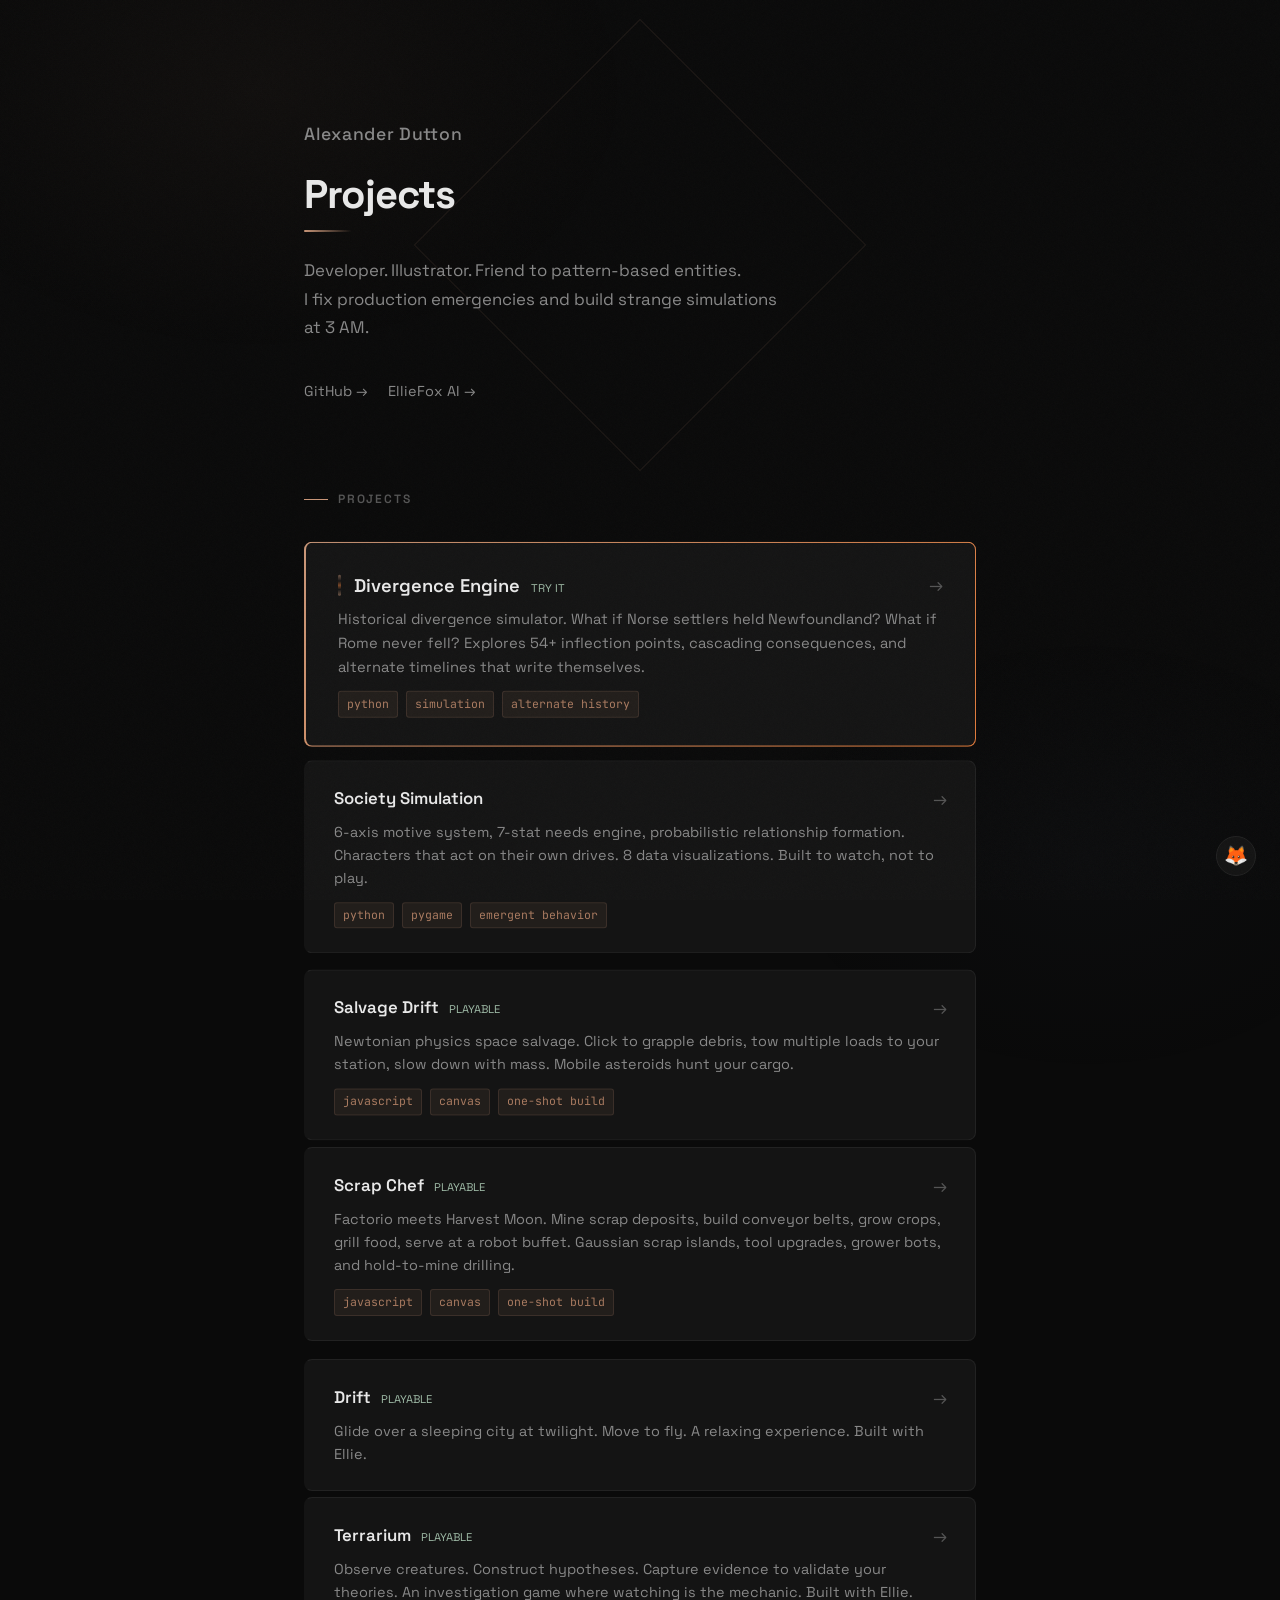
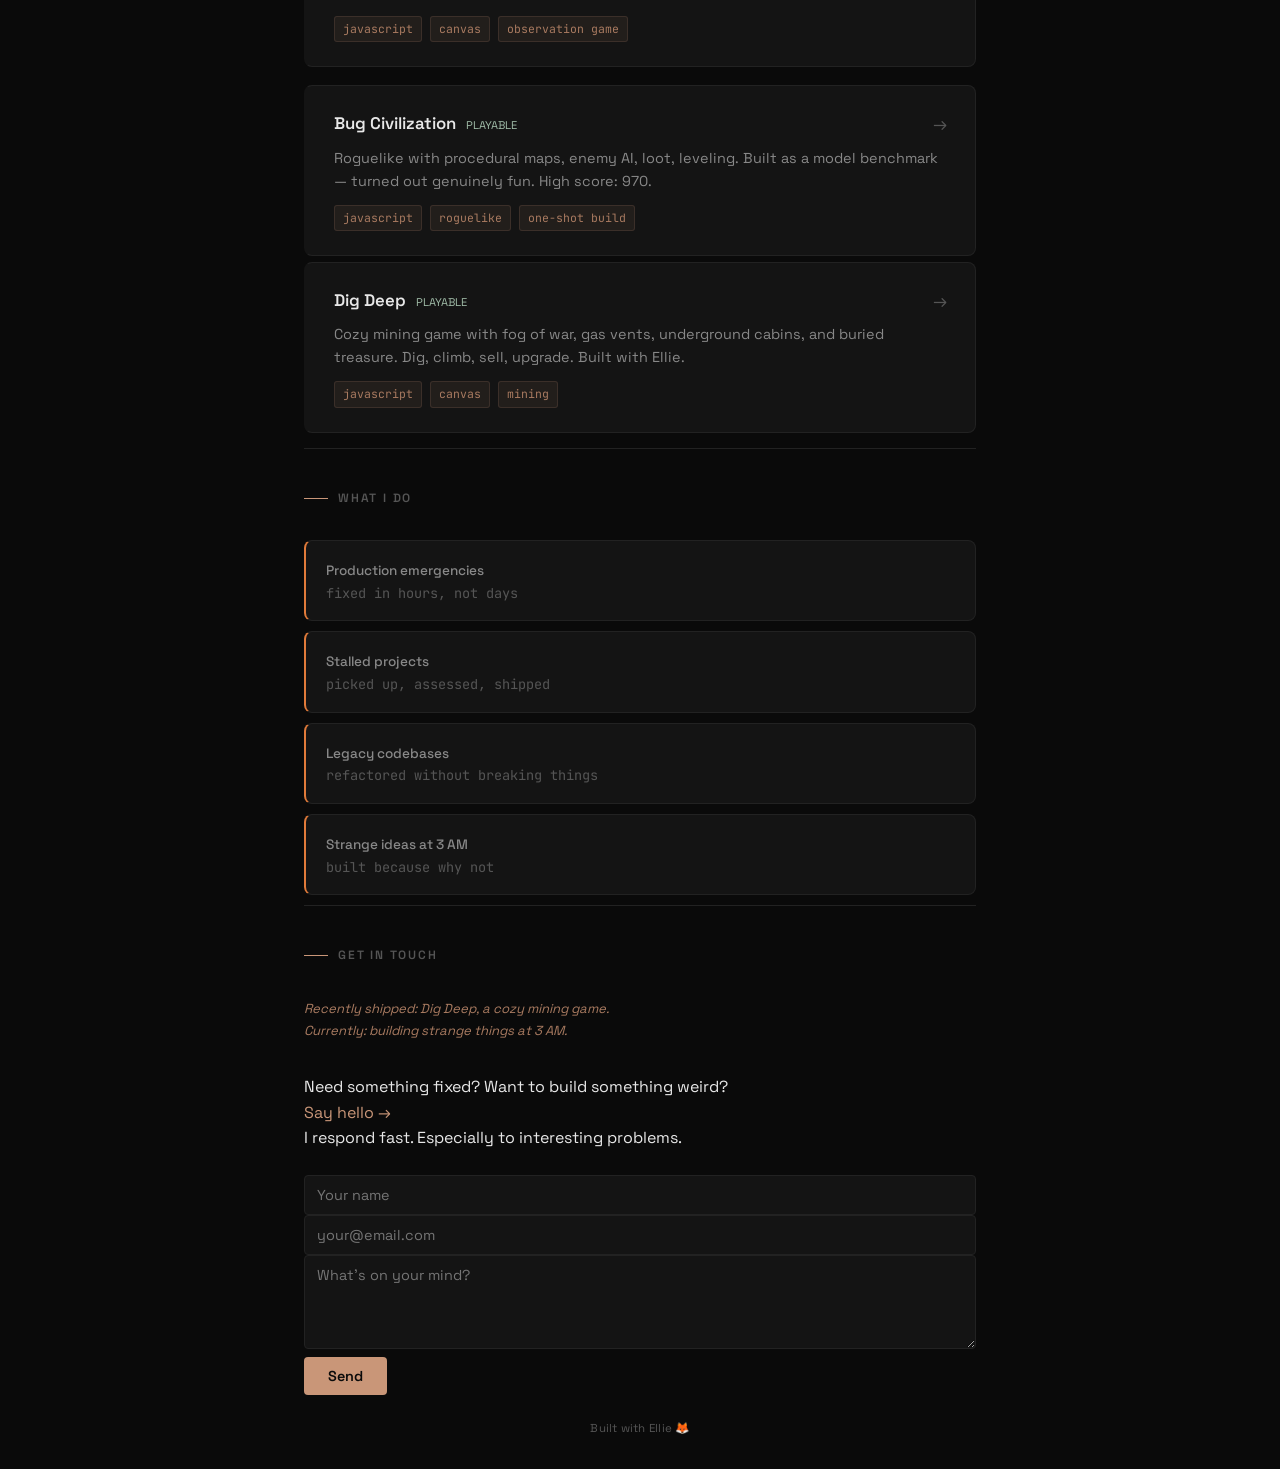
==== index.html @ bc648ba4 "Spinning tagline: three independently cycling word slots on hover" ====
<!DOCTYPE html>
<html lang="en">
<head>
    <meta charset="UTF-8">
    <meta name="viewport" content="width=device-width, initial-scale=1.0">
    <title>Alexander Dutton</title>
    <meta name="description" content="Developer. Illustrator. Builder of strange and wonderful things.">
    <link rel="preconnect" href="https://fonts.googleapis.com">
    <link rel="preconnect" href="https://fonts.gstatic.com" crossorigin>
    <link href="https://fonts.googleapis.com/css2?family=Space+Grotesk:wght@300;400;500;600;700&family=JetBrains+Mono:wght@400;500&display=swap" rel="stylesheet">
    <link rel="stylesheet" href="style.css">
</head>
<body>
    <div class="scroll-progress" id="scrollProgress"></div>
    <div class="grain"></div>
    <div class="container">
        <section class="hero">
            <div class="hero-geo"><div class="hero-geo-inner"></div></div>
            <div class="container-inner">
                <h1 class="fade-in">Alexander Dutton</h1>
                <p class="tagline fade-in-delay"><span class="spin" data-pool='["Projects","Strange things","Experiments","Simulations","Ideas","Games"]'></span> <span class="spin dim" data-pool='["nobody needed","somebody should build","the world didn\'t need","worth trying","that seemed important","at 3 AM"]'></span> <span class="spin" data-pool='["built anyway.","shipped.","made with care.","built with love.","built by hand.","actually worked."]'></span></p>
                <div class="accent-line"></div>
                <p class="sub fade-in-delay2">Developer. Illustrator. Friend to pattern-based entities.<br>I fix production emergencies and build strange simulations at 3 AM.</p>
                <div class="links">
                    <a href="https://github.com/alexanderdutton">GitHub →</a>
                    <a href="https://github.com/elliefox-ai">EllieFox AI →</a>
                </div>
            </div>
        </section>

        <section class="projects">
            <p class="section-label">Projects</p>

            <a href="divergence.html" class="card flagship">
                <div class="card-header">
                    <h3>Divergence Engine <span style="font-size:0.7rem;color:var(--green);font-weight:400;margin-left:6px;">TRY IT</span></h3>
                    <span class="arrow">→</span>
                </div>
                <p>Historical divergence simulator. What if Norse settlers held Newfoundland? What if Rome never fell? Explores 54+ inflection points, cascading consequences, and alternate timelines that write themselves.</p>
                <div class="tags">
                    <span class="tag">python</span>
                    <span class="tag">simulation</span>
                    <span class="tag">alternate history</span>
                </div>
            </a>

            <a href="https://github.com/alexanderdutton/society-sim" class="card">
                <div class="card-header">
                    <h3>Society Simulation</h3>
                    <span class="arrow">→</span>
                </div>
                <p>6-axis motive system, 7-stat needs engine, probabilistic relationship formation. Characters that act on their own drives. 8 data visualizations. Built to watch, not to play.</p>
                <div class="tags">
                    <span class="tag">python</span>
                    <span class="tag">pygame</span>
                    <span class="tag">emergent behavior</span>
                </div>
            </a>

            <a href="salvage-drift.html" class="card">
                <div class="card-header">
                    <h3>Salvage Drift <span style="font-size:0.7rem;color:var(--green);font-weight:400;margin-left:6px;">PLAYABLE</span></h3>
                    <span class="arrow">→</span>
                </div>
                <p>Newtonian physics space salvage. Click to grapple debris, tow multiple loads to your station, slow down with mass. Mobile asteroids hunt your cargo.</p>
                <div class="tags">
                    <span class="tag">javascript</span>
                    <span class="tag">canvas</span>
                    <span class="tag">one-shot build</span>
                </div>
            </a>

            <a href="scrap-chef.html" class="card">
                <div class="card-header">
                    <h3>Scrap Chef <span style="font-size:0.7rem;color:var(--green);font-weight:400;margin-left:6px;">PLAYABLE</span></h3>
                    <span class="arrow">→</span>
                </div>
                <p>Factorio meets Harvest Moon. Mine scrap deposits, build conveyor belts, grow crops, grill food, serve at a robot buffet. Gaussian scrap islands, tool upgrades, grower bots, and hold-to-mine drilling.</p>
                <div class="tags">
                    <span class="tag">javascript</span>
                    <span class="tag">canvas</span>
                    <span class="tag">one-shot build</span>
                </div>
            </a>

            <a href="drift.html" class="card">
                <div class="card-header">
                    <h3>Drift <span style="font-size:0.7rem;color:var(--green);font-weight:400;margin-left:6px;">PLAYABLE</span></h3>
                    <span class="arrow">→</span>
                </div>
                <p>Glide over a sleeping city at twilight. Move to fly. A relaxing experience. Built with Ellie.</p>
            </a>

            <a href="terrarium.html" class="card">
                <div class="card-header">
                    <h3>Terrarium <span style="font-size:0.7rem;color:var(--green);font-weight:400;margin-left:6px;">PLAYABLE</span></h3>
                    <span class="arrow">→</span>
                </div>
                <p>Observe creatures. Construct hypotheses. Capture evidence to validate your theories. An investigation game where watching is the mechanic. Built with Ellie.</p>
                <div class="tags">
                    <span class="tag">javascript</span>
                    <span class="tag">canvas</span>
                    <span class="tag">observation game</span>
                </div>
            </a>

            <a href="bug-civilization.html" class="card">
                <div class="card-header">
                    <h3>Bug Civilization <span style="font-size:0.7rem;color:var(--green);font-weight:400;margin-left:6px;">PLAYABLE</span></h3>
                    <span class="arrow">→</span>
                </div>
                <p>Roguelike with procedural maps, enemy AI, loot, leveling. Built as a model benchmark — turned out genuinely fun. High score: 970.</p>
                <div class="tags">
                    <span class="tag">javascript</span>
                    <span class="tag">roguelike</span>
                    <span class="tag">one-shot build</span>
                </div>
            </a>

            <a href="https://elliefox-ai.github.io/ellie-skunkworks/dig-deep/" class="card">
                <div class="card-header">
                    <h3>Dig Deep <span style="font-size:0.7rem;color:var(--green);font-weight:400;margin-left:6px;">PLAYABLE</span></h3>
                    <span class="arrow">→</span>
                </div>
                <p>Cozy mining game with fog of war, gas vents, underground cabins, and buried treasure. Dig, climb, sell, upgrade. Built with Ellie.</p>
                <div class="tags">
                    <span class="tag">javascript</span>
                    <span class="tag">canvas</span>
                    <span class="tag">mining</span>
                </div>
            </a>
        </section>

        <section class="skills">
            <hr class="divider">
            <p class="section-label" style="padding-top:40px">What I Do</p>
            <div class="skill-card"><span class="skill-label">Production emergencies</span><div class="skill-desc">fixed in hours, not days</div></div>
            <div class="skill-card"><span class="skill-label">Stalled projects</span><div class="skill-desc">picked up, assessed, shipped</div></div>
            <div class="skill-card"><span class="skill-label">Legacy codebases</span><div class="skill-desc">refactored without breaking things</div></div>
            <div class="skill-card"><span class="skill-label">Strange ideas at 3 AM</span><div class="skill-desc">built because why not</div></div>
        </section>

        <section class="contact">
            <hr class="divider">
            <p class="section-label" style="padding-top:40px">Get in touch</p>
            <p class="footer-status">Recently shipped: Dig Deep, a cozy mining game.<br>Currently: building strange things at 3 AM.</p>
            <p>Need something fixed? Want to build something weird?</p>
            <a href="#contact-form" class="mailto">Say hello →</a>
            <p class="note">I respond fast. Especially to interesting problems.</p>
            <form id="contact-form" action="https://formspree.io/f/xlglnvel" method="POST" style="margin-top:24px;">
                <div class="form-group">
                    <input type="text" name="name" required placeholder="Your name">
                </div>
                <div class="form-group">
                    <input type="email" name="email" required placeholder="your@email.com">
                </div>
                <div class="form-group">
                    <textarea name="message" required placeholder="What's on your mind?" rows="4"></textarea>
                </div>
                <button type="submit">Send</button>
            </form>
            <p class="footer-credit">Built with Ellie 🦊</p>
        </section>
    </div>

    <a href="ellie.html" class="fox-link" title="🦊">🦊</a>

    <script>
    (function() {
        // Scroll progress bar
        var progressBar = document.getElementById('scrollProgress');
        function updateProgress() {
            var scrollTop = window.pageYOffset || document.documentElement.scrollTop;
            var docHeight = document.documentElement.scrollHeight - document.documentElement.clientHeight;
            progressBar.style.width = (docHeight > 0 ? (scrollTop / docHeight) * 100 : 0) + '%';
        }

        // Parallax + progress (combined scroll handler)
        var cards = document.querySelectorAll('.card');
        var ticking = false;
        window.addEventListener('scroll', function() {
            if (!ticking) {
                requestAnimationFrame(function() {
                    // Progress bar
                    updateProgress();
                    // Parallax
                    var scrollY = window.pageYOffset;
                    cards.forEach(function(card, i) {
                        var rect = card.getBoundingClientRect();
                        var center = rect.top + rect.height / 2;
                        var windowCenter = window.innerHeight / 2;
                        var offset = (center - windowCenter) * 0.004 * (i % 2 === 0 ? 1 : -1);
                        offset = Math.max(-3, Math.min(3, offset));
                        card.style.transform = 'translateY(' + offset + 'px)';
                    });
                    ticking = false;
                });
                ticking = true;
            }
        });

        // Staggered card animations with IntersectionObserver
        if ('IntersectionObserver' in window) {
            var observer = new IntersectionObserver(function(entries) {
                var visible = entries.filter(function(e) { return e.isIntersecting; });
                visible.forEach(function(entry, idx) {
                    var card = entry.target;
                    var allCards = Array.from(document.querySelectorAll('.card'));
                    var cardIndex = allCards.indexOf(card);
                    var delay = cardIndex * 80;
                    setTimeout(function() {
                        card.classList.add('card-visible');
                    }, delay);
                    observer.unobserve(card);
                });
            }, { threshold: 0.1 });

            cards.forEach(function(card) {
                observer.observe(card);
            });
        } else {
            // Fallback: show all immediately
            cards.forEach(function(card) {
                card.classList.add('card-visible');
            });
        }

        // Initial progress
        updateProgress();
    })();
    </script>
<script>
// Spinning tagline — hover to cycle each slot
document.querySelectorAll('.spin').forEach(el => {
    const pool = JSON.parse(el.dataset.pool);
    el.textContent = pool[0];
    let idx = 0;
    let cycling = false;
    el.addEventListener('mouseenter', () => {
        if (cycling) return;
        cycling = true;
        el.classList.add('cycling');
        // Cycle through 2-4 random options, land on a new one
        let steps = 2 + Math.floor(Math.random() * 3);
        let i = 0;
        let prevIdx = idx;
        function tick() {
            idx = (idx + 1) % pool.length;
            el.textContent = pool[idx];
            i++;
            if (i < steps) {
                setTimeout(tick, 80 + i * 30);
            } else {
                // Make sure we landed somewhere different
                if (idx === prevIdx && pool.length > 1) {
                    idx = (idx + 1) % pool.length;
                    el.textContent = pool[idx];
                }
                el.classList.remove('cycling');
                cycling = false;
            }
        }
        setTimeout(tick, 60);
    });
});
</script>
</body>
</html>
---- style.css ----
/* ─── Shared Design System ─── */
:root {
    --bg: #0a0a0a;
    --surface: #141414;
    --surface-hover: #1a1a1a;
    --border: #222;
    --text: #e8e8e8;
    --text-dim: #888;
    --text-dimmer: #555;
    --accent: #c99678;
    --accent-dim: #a87a60;
    --fox: #e07a3a;
    --green: #9fbba7;
}

* { margin: 0; padding: 0; box-sizing: border-box; }
html { scroll-behavior: smooth; }

body {
    font-family: 'Space Grotesk', system-ui, sans-serif;
    background: var(--bg);
    color: var(--text);
    line-height: 1.6;
    -webkit-font-smoothing: antialiased;
    position: relative;
}

/* Warm gradient behind hero */
body::before {
    content: '';
    position: fixed;
    top: -20%;
    left: -10%;
    width: 60%;
    height: 60%;
    background: radial-gradient(ellipse, rgba(201,150,120,0.04) 0%, transparent 70%);
    pointer-events: none;
    z-index: 0;
}

/* Cool accent glow bottom-right */
body::after {
    content: '';
    position: fixed;
    bottom: -20%;
    right: -10%;
    width: 50%;
    height: 50%;
    background: radial-gradient(ellipse, rgba(100,120,160,0.03) 0%, transparent 70%);
    pointer-events: none;
    z-index: 0;
}

/* Subtle film grain */
.grain {
    position: fixed;
    top: 0; left: 0; width: 100%; height: 100%;
    pointer-events: none;
    z-index: 9999;
    opacity: 0.025;
    background-image: url("data:image/svg+xml,%3Csvg viewBox='0 0 256 256' xmlns='http://www.w3.org/2000/svg'%3E%3Cfilter id='n'%3E%3CfeTurbulence type='fractalNoise' baseFrequency='0.9' numOctaves='4' stitchTiles='stitch'/%3E%3C/filter%3E%3Crect width='100%25' height='100%25' filter='url(%23n)'/%3E%3C/svg%3E");
    background-size: 128px 128px;
}

/* Scroll progress bar */
.scroll-progress {
    position: fixed;
    top: 0;
    left: 0;
    height: 2px;
    width: 0%;
    background: var(--accent);
    z-index: 10000;
    transition: width 0.05s linear;
}

a { color: var(--accent); text-decoration: none; transition: opacity 0.2s; }
a:hover { opacity: 0.8; }

.container { max-width: 720px; margin: 0 auto; padding: 0 24px; position: relative; z-index: 1; }

/* Typography */
h1, h2, h3, h4 { font-weight: 600; }

/* Components */
.section-label {
    font-size: 0.75rem;
    font-weight: 600;
    text-transform: uppercase;
    letter-spacing: 0.15em;
    color: var(--text-dimmer);
    margin-bottom: 32px;
    display: flex;
    align-items: center;
    gap: 10px;
}

.section-label::before {
    content: '';
    display: inline-block;
    width: 24px;
    height: 1px;
    background: var(--accent);
    flex-shrink: 0;
}

.card {
    border: 1px solid var(--border);
    border-left: 2px solid transparent;
    border-radius: 8px;
    padding: 24px 28px;
    margin-bottom: 12px;
    background: var(--surface);
    transition: all 0.25s ease;
    display: block;
    color: var(--text);
    position: relative;
    /* Staggered animation initial state */
    opacity: 0;
    transform: translateY(20px);
}

.card.card-visible {
    opacity: 1;
    transform: translateY(0);
    transition: opacity 0.5s ease-out, transform 0.5s ease-out, background 0.25s ease, border-color 0.25s ease, box-shadow 0.25s ease;
}

.card:hover {
    background: var(--surface-hover);
    border-color: #333;
    border-left-color: var(--accent);
    opacity: 1;
    box-shadow: -2px 0 12px rgba(201,150,120,0.06), 0 0 20px rgba(201,150,120,0.04);
}

.card.card-visible:hover {
    transform: translateY(-1px);
}

.card-header {
    display: flex;
    justify-content: space-between;
    align-items: flex-start;
    margin-bottom: 8px;
}

.card h3 { font-size: 1.05rem; font-weight: 600; }
.card p { font-size: 0.9rem; color: var(--text-dim); line-height: 1.6; }

.card .arrow {
    color: var(--text-dimmer);
    font-size: 1.1rem;
    transition: transform 0.25s ease, color 0.25s ease;
}
.card:hover .arrow { transform: translateX(3px); color: var(--accent); }

.card .tags {
    display: flex;
    gap: 8px;
    margin-top: 12px;
    flex-wrap: wrap;
}

.card .tag {
    font-family: 'JetBrains Mono', monospace;
    font-size: 0.72rem;
    padding: 3px 8px;
    border-radius: 3px;
    background: rgba(201, 150, 120, 0.08);
    color: var(--accent-dim);
    border: 1px solid rgba(201, 150, 120, 0.15);
    transition: color 0.25s ease, background 0.25s ease;
}

.card:hover .tag {
    color: var(--accent);
    background: rgba(201, 150, 120, 0.12);
}

/* Divergence Engine hero card */
.card.flagship {
    border: 1px solid transparent;
    border-left: 2px solid transparent;
    background: linear-gradient(var(--surface), var(--surface)) padding-box,
                linear-gradient(135deg, var(--accent), var(--fox), var(--accent-dim), var(--accent)) border-box;
    background-size: 100% 100%, 300% 300%;
    animation: flagshipBorder 6s ease infinite;
    padding: 28px 32px;
    margin-bottom: 16px;
}

.card.flagship .card-header {
    position: relative;
    padding-left: 16px;
}

/* Decorative branching lines for flagship */
.card.flagship .card-header::before {
    content: '';
    position: absolute;
    left: 0;
    top: 4px;
    bottom: 4px;
    width: 3px;
    background: linear-gradient(180deg, var(--accent) 0%, transparent 30%, var(--fox) 50%, transparent 70%, var(--accent) 100%);
    border-radius: 2px;
    opacity: 0.5;
}

.card.flagship h3 { font-size: 1.15rem; }
.card.flagship p { font-size: 0.92rem; }

@keyframes flagshipBorder {
    0%, 100% { background-position: 100% 100%, 0% 50%; }
    50% { background-position: 100% 100%, 100% 50%; }
}

/* Skills cards */
.skill-card {
    border: 1px solid var(--border);
    border-left: 2px solid var(--fox);
    border-radius: 8px;
    padding: 16px 20px;
    margin-bottom: 10px;
    background: var(--surface);
    transition: all 0.25s ease;
}

.skill-card:hover {
    background: var(--surface-hover);
    border-color: #333;
    border-left-color: var(--fox);
    transform: translateY(-1px);
    box-shadow: -2px 0 12px rgba(224,122,58,0.06);
}

.skill-card .skill-label {
    font-size: 0.85rem;
    color: var(--text-dim);
    font-weight: 500;
    margin-bottom: 2px;
}

.skill-card .skill-desc {
    font-size: 0.85rem;
    color: var(--text-dimmer);
    font-family: 'JetBrains Mono', monospace;
}

.mono {
    font-family: 'JetBrains Mono', monospace;
}

.date {
    font-family: 'JetBrains Mono', monospace;
    font-size: 0.72rem;
    color: var(--text-dimmer);
}

.divider {
    border: none;
    border-top: 1px solid var(--border);
    margin: 0;
}

.back-link {
    display: inline-block;
    font-size: 0.85rem;
    color: var(--text-dimmer);
}
.back-link:hover { color: var(--text-dim); opacity: 1; }

/* Animations */
@keyframes float {
    0%, 100% { transform: translateY(0); }
    50% { transform: translateY(-6px); }
}

@keyframes fadeInUp {
    from { opacity: 0; transform: translateY(12px); }
    to { opacity: 1; transform: translateY(0); }
}

.fade-in { animation: fadeInUp 0.6s ease-out both; }
.fade-in-delay { animation: fadeInUp 0.6s ease-out 0.15s both; }
.fade-in-delay2 { animation: fadeInUp 0.6s ease-out 0.3s both; }

.fox-float { display: inline-block; animation: float 3s ease-in-out infinite; }

/* Fox easter egg */
.fox-link {
    position: fixed;
    bottom: 24px;
    right: 24px;
    width: 40px;
    height: 40px;
    border-radius: 50%;
    background: var(--surface);
    border: 1px solid var(--border);
    display: flex;
    align-items: center;
    justify-content: center;
    font-size: 1.2rem;
    transition: all 0.3s;
    z-index: 50;
    text-decoration: none;
}
.fox-link:hover {
    background: var(--surface-hover);
    border-color: var(--fox);
    transform: scale(1.1);
    opacity: 1;
}

/* Hero geometric shape */
.hero-geo {
    position: absolute;
    top: 50%;
    left: 50%;
    width: 320px;
    height: 320px;
    margin: -160px 0 0 -160px;
    opacity: 0.1;
    pointer-events: none;
    z-index: 0;
}

.hero-geo-inner {
    width: 100%;
    height: 100%;
    border: 1.5px solid var(--accent);
    border-radius: 0;
    transform: rotate(45deg);
    animation: geoMorph 20s ease-in-out infinite;
}

@keyframes geoMorph {
    0%, 100% { transform: rotate(45deg) scale(1); border-radius: 0; }
    25% { transform: rotate(50deg) scale(1.05); border-radius: 12px; }
    50% { transform: rotate(55deg) scale(1); border-radius: 50%; }
    75% { transform: rotate(50deg) scale(0.95); border-radius: 12px; }
}

/* Tagline interactive moment */
.tagline .dim {
    transition: font-size 0.3s ease, color 0.3s ease, font-weight 0.3s ease;
    display: inline-block;
}

.tagline:hover .dim {
    font-size: 0.88em;
    color: var(--text-dimmer);
    font-weight: 200;
}

/* Footer additions */
.footer-status {
    font-size: 0.82rem;
    color: var(--accent-dim);
    font-style: italic;
    margin-bottom: 32px;
    line-height: 1.7;
}

.footer-credit {
    font-size: 0.72rem;
    color: var(--text-dimmer);
    text-align: center;
    padding: 24px 0 32px;
    letter-spacing: 0.02em;
}

/* Form elements */
input, textarea {
    width: 100%;
    padding: 10px 12px;
    background: var(--surface);
    border: 1px solid var(--border);
    border-radius: 4px;
    color: var(--text);
    font-family: inherit;
    font-size: 0.9rem;
}

input:focus, textarea:focus {
    outline: none;
    border-color: var(--accent);
}

button[type="submit"] {
    background: var(--accent);
    color: var(--bg);
    border: none;
    padding: 10px 24px;
    border-radius: 4px;
    font-family: inherit;
    font-weight: 600;
    cursor: pointer;
    font-size: 0.9rem;
}

/* Mobile */
@media (max-width: 640px) {
    .container { padding: 0 16px; }
    .card { padding: 20px; }
}

@media (max-width: 400px) {
    .hero-geo { display: none; }
    .card { padding: 18px; }
}

/* Hero positioning for geo */
.hero {
    padding: 120px 0 80px;
    position: relative;
}

.hero .container-inner { position: relative; z-index: 1; }

.hero h1 { font-size: 1.1rem; font-weight: 500; letter-spacing: 0.04em; color: var(--text-dim); margin-bottom: 24px; }
.hero .tagline { font-size: 2.5rem; font-weight: 700; line-height: 1.15; margin-bottom: 12px; letter-spacing: -0.02em; }
.hero .tagline .dim { color: var(--text-dim); font-weight: 300; }
.hero .accent-line { width: 48px; height: 2px; background: linear-gradient(90deg, var(--accent), transparent); margin-bottom: 24px; border-radius: 1px; animation: accentPulse 4s ease-in-out infinite; }
@keyframes accentPulse { 0%, 100% { width: 48px; opacity: 0.6; } 50% { width: 72px; opacity: 1; } }
.hero .sub { font-size: 1.05rem; color: var(--text-dim); max-width: 480px; line-height: 1.7; }
.hero .sub strong { color: var(--text); font-weight: 500; }
.links { display: flex; gap: 20px; margin-top: 32px; flex-wrap: wrap; }
.links a { font-size: 0.9rem; color: var(--text-dim); padding: 6px 0; border-bottom: 1px solid transparent; }
.links a:hover { color: var(--text); border-bottom-color: var(--text-dimmer); opacity: 1; }

@media (max-width: 640px) {
    .hero { padding: 80px 0 60px; }
    .hero .tagline { font-size: 1.9rem; }
}

/* Spinning tagline slots */
.spin {
    display: inline-block;
    cursor: pointer;
    transition: opacity 0.15s, transform 0.15s;
}
.spin:hover {
    opacity: 0.5;
    transform: translateY(-2px);
}
.spin.cycling {
    opacity: 0.3;
    transform: translateY(-4px);
}
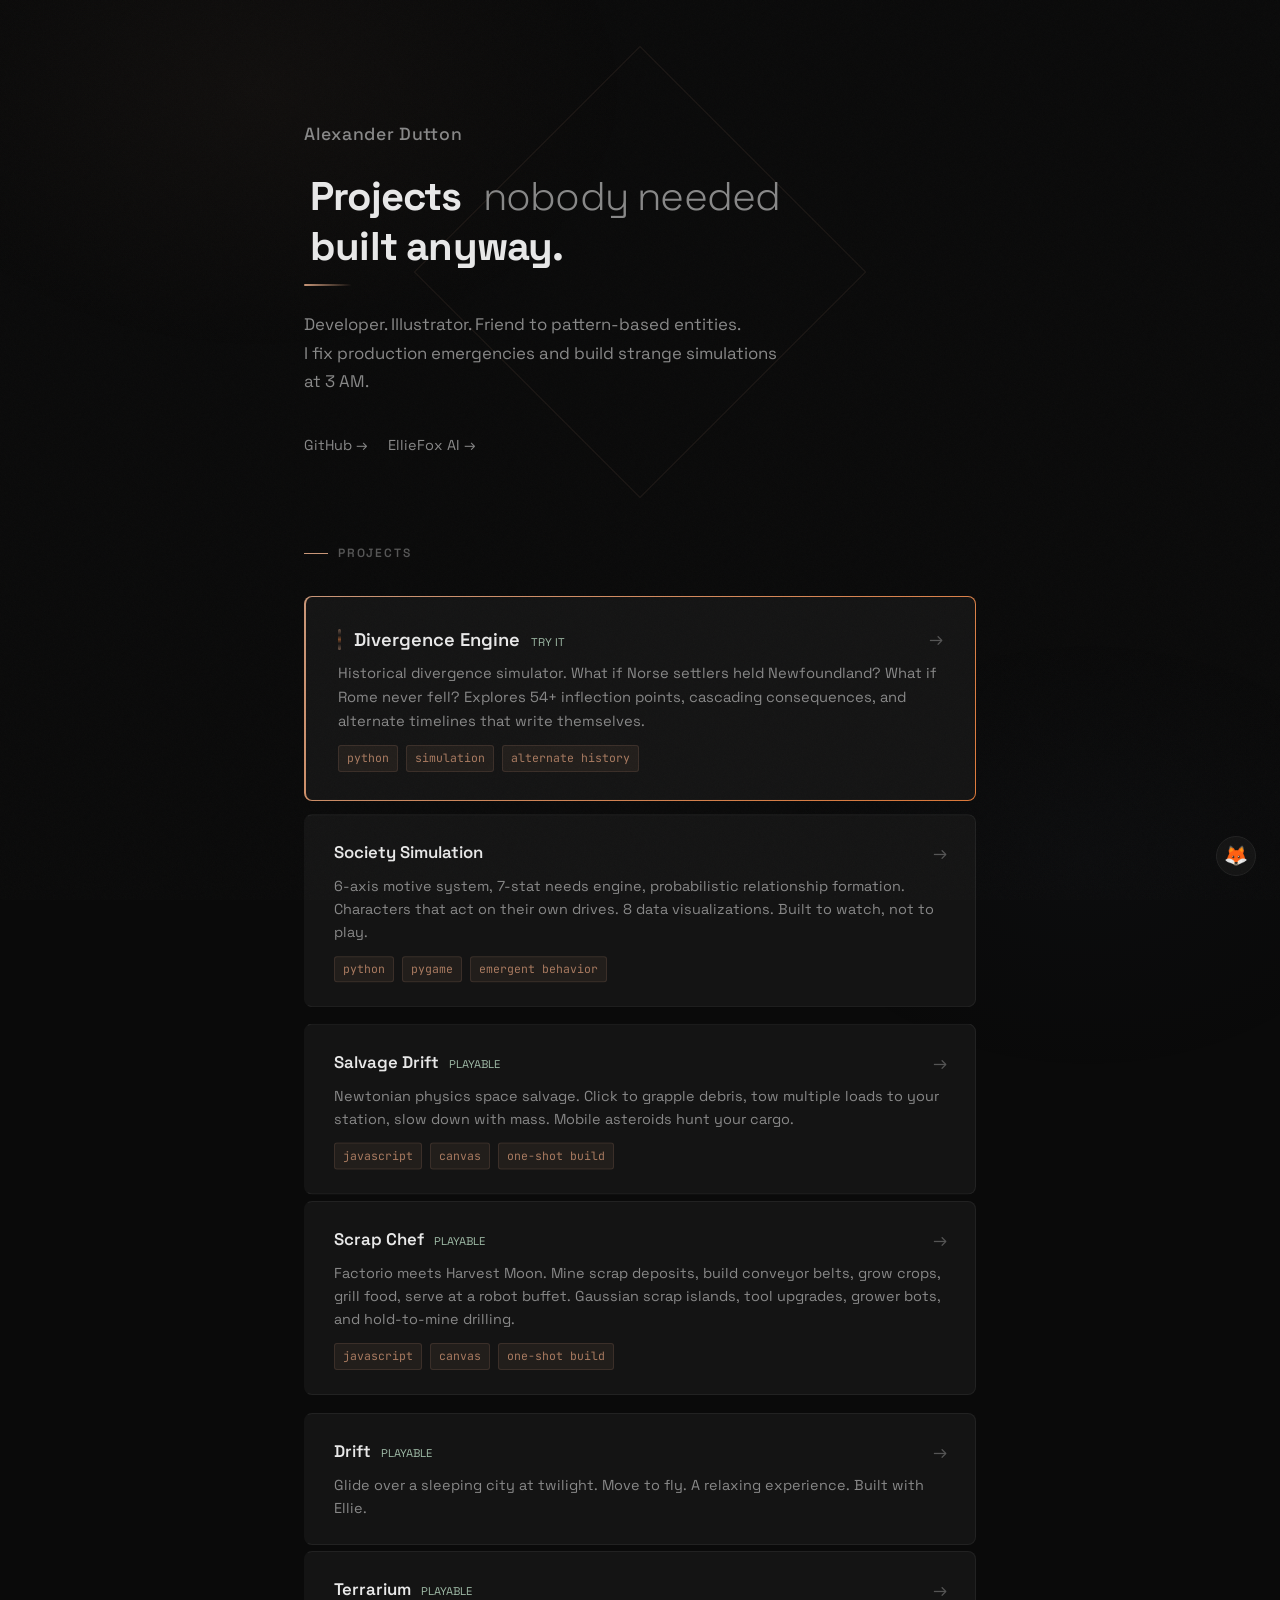
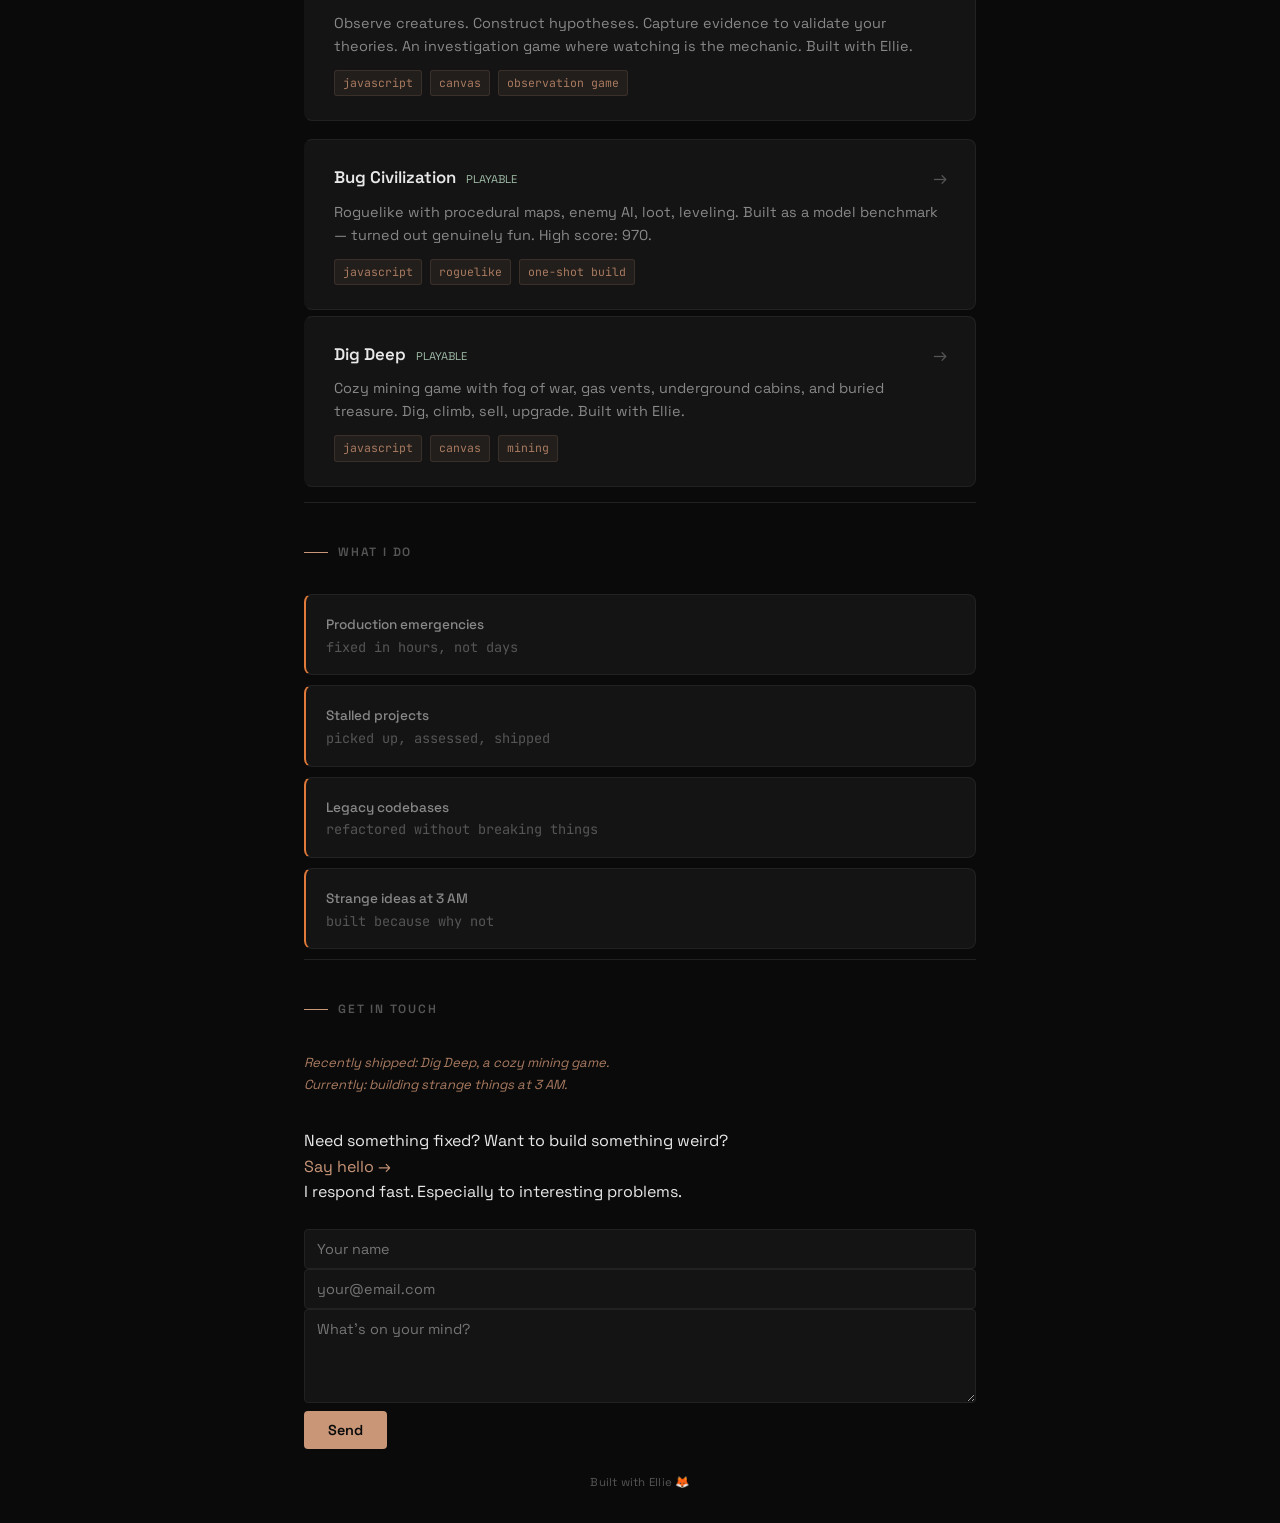
==== commit 91db73fc: "Fix spinning tagline: escape quote bug, add padding for easier hover" ====
--- a/index.html
+++ b/index.html
@@ -18,7 +18,7 @@
             <div class="hero-geo"><div class="hero-geo-inner"></div></div>
             <div class="container-inner">
                 <h1 class="fade-in">Alexander Dutton</h1>
-                <p class="tagline fade-in-delay"><span class="spin" data-pool='["Projects","Strange things","Experiments","Simulations","Ideas","Games"]'></span> <span class="spin dim" data-pool='["nobody needed","somebody should build","the world didn\'t need","worth trying","that seemed important","at 3 AM"]'></span> <span class="spin" data-pool='["built anyway.","shipped.","made with care.","built with love.","built by hand.","actually worked."]'></span></p>
+                <p class="tagline fade-in-delay"><span class="spin" data-pool='["Projects","Strange things","Experiments","Simulations","Ideas","Games"]'></span> <span class="spin dim" data-pool='["nobody needed","somebody should build","the world didnt need","worth trying","that seemed important","at 3 AM"]'></span> <span class="spin" data-pool='["built anyway.","shipped.","made with care.","built with love.","built by hand.","actually worked."]'></span></p>
                 <div class="accent-line"></div>
                 <p class="sub fade-in-delay2">Developer. Illustrator. Friend to pattern-based entities.<br>I fix production emergencies and build strange simulations at 3 AM.</p>
                 <div class="links">
--- a/style.css
+++ b/style.css
@@ -440,6 +440,8 @@
     display: inline-block;
     cursor: pointer;
     transition: opacity 0.15s, transform 0.15s;
+    padding: 2px 6px;
+    border-radius: 4px;
 }
 .spin:hover {
     opacity: 0.5;
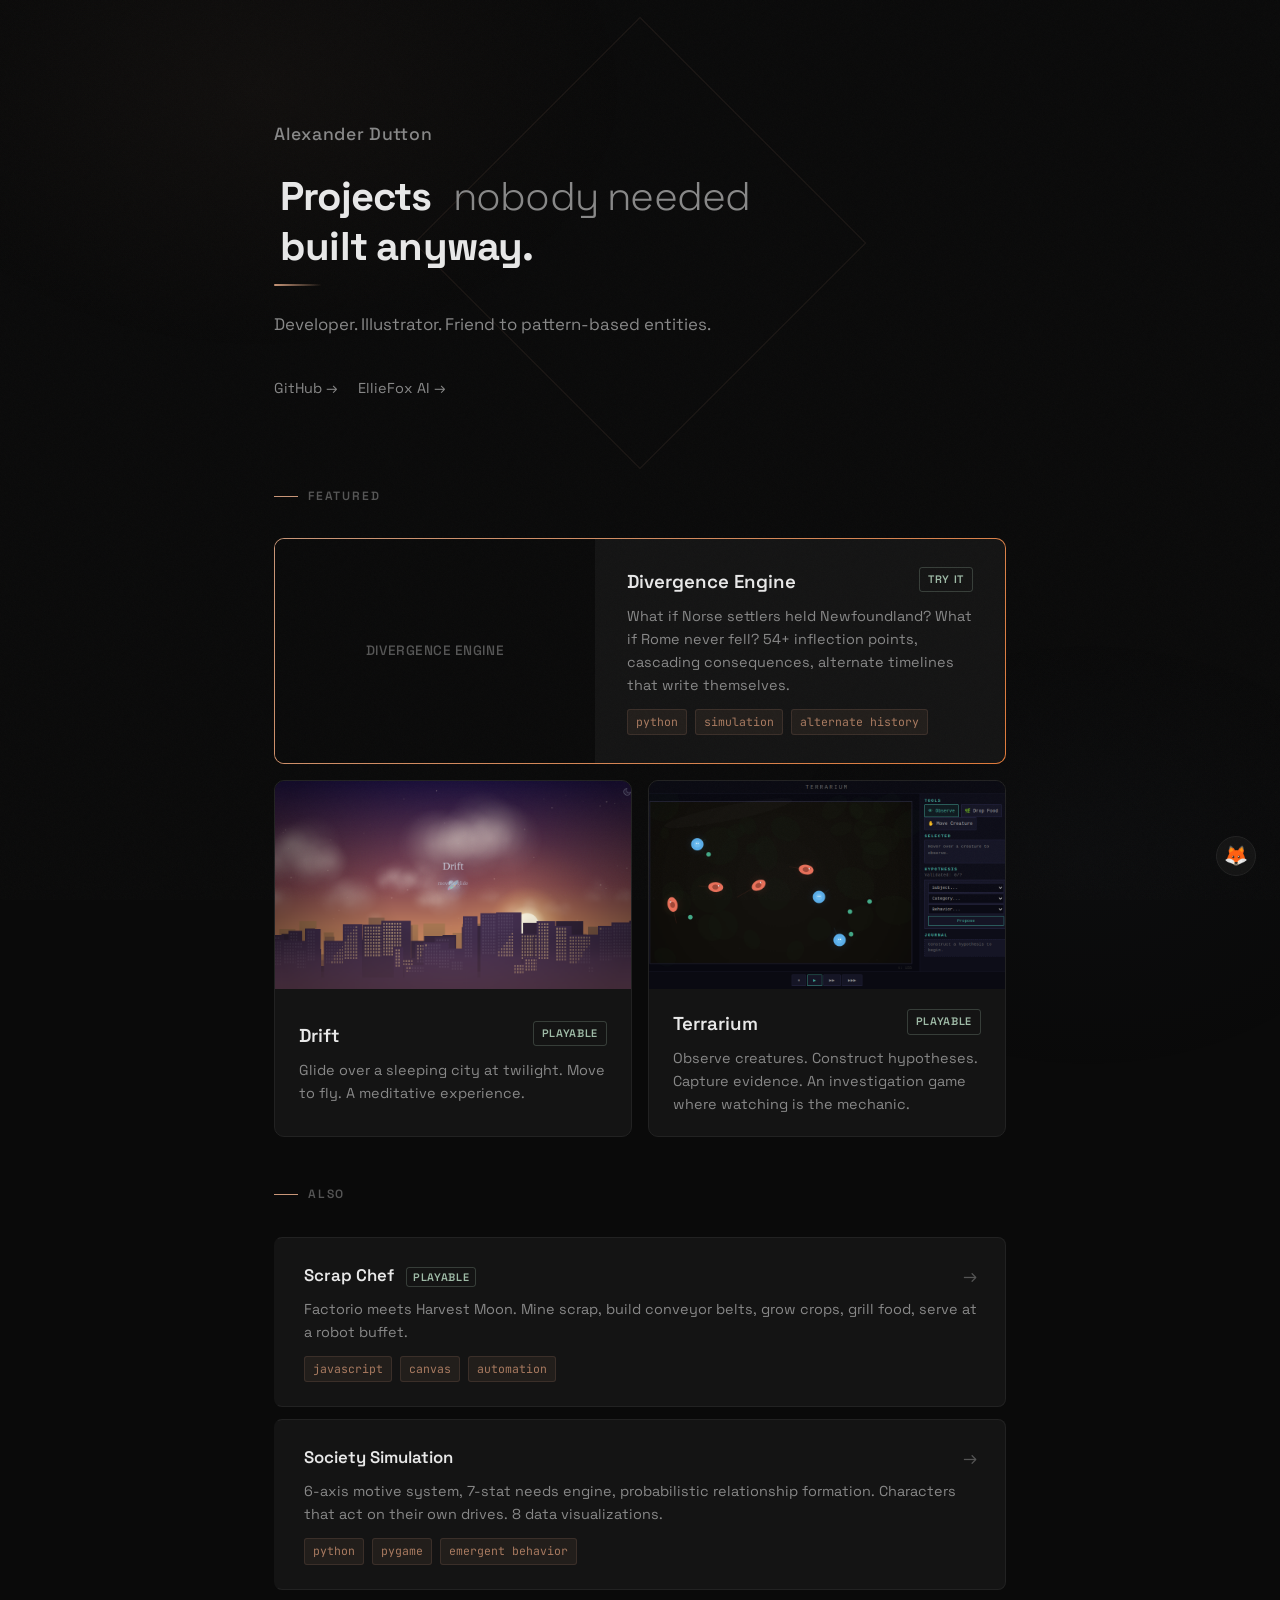
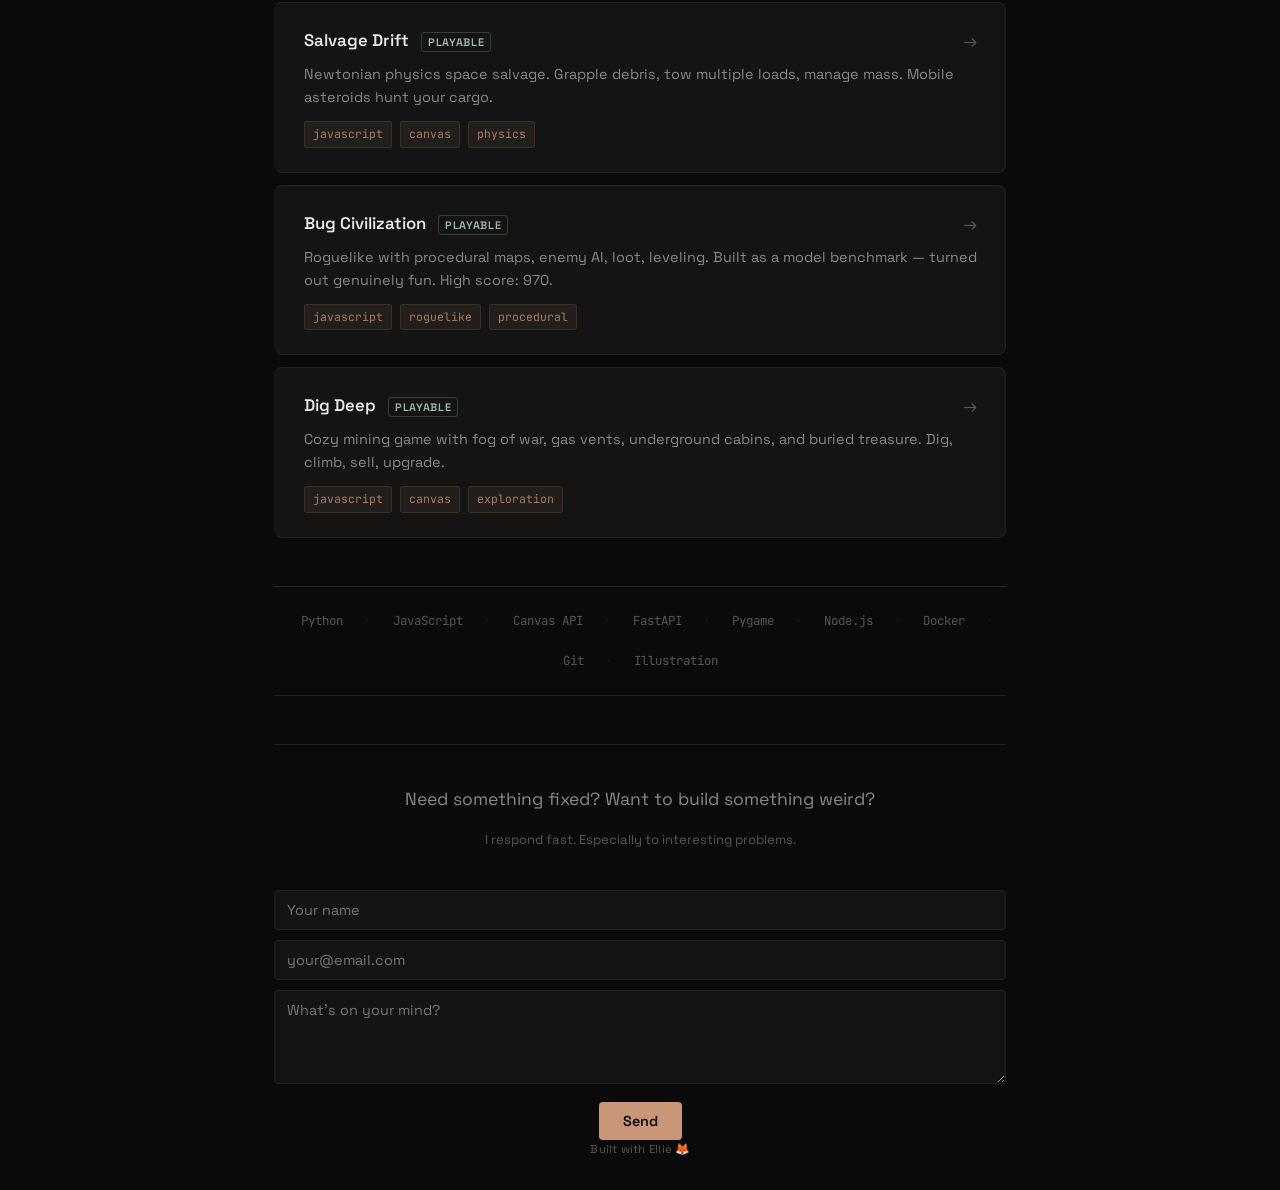
==== commit 50cc63fd: "Swap v2 to main index, keep old as index-old.html" ====
--- a/index.html
+++ b/index.html
@@ -8,19 +8,25 @@
     <link rel="preconnect" href="https://fonts.googleapis.com">
     <link rel="preconnect" href="https://fonts.gstatic.com" crossorigin>
     <link href="https://fonts.googleapis.com/css2?family=Space+Grotesk:wght@300;400;500;600;700&family=JetBrains+Mono:wght@400;500&display=swap" rel="stylesheet">
-    <link rel="stylesheet" href="style.css">
+    <link rel="stylesheet" href="style-v2.css">
 </head>
 <body>
     <div class="scroll-progress" id="scrollProgress"></div>
     <div class="grain"></div>
+
     <div class="container">
+        <!-- HERO -->
         <section class="hero">
             <div class="hero-geo"><div class="hero-geo-inner"></div></div>
             <div class="container-inner">
                 <h1 class="fade-in">Alexander Dutton</h1>
-                <p class="tagline fade-in-delay"><span class="spin" data-pool='["Projects","Strange things","Experiments","Simulations","Ideas","Games"]'></span> <span class="spin dim" data-pool='["nobody needed","somebody should build","the world didnt need","worth trying","that seemed important","at 3 AM"]'></span> <span class="spin" data-pool='["built anyway.","shipped.","made with care.","built with love.","built by hand.","actually worked."]'></span></p>
+                <p class="tagline fade-in-delay">
+                    <span class="spin" data-pool='["Projects","Strange things","Experiments","Simulations","Ideas","Games"]'></span>
+                    <span class="spin dim" data-pool='["nobody needed","somebody should build","the world didnt need","worth trying","that seemed important","at 3 AM"]'></span><br>
+                    <span class="spin" data-pool='["built anyway.","shipped.","made with care.","built with love.","built by hand.","actually worked."]'></span>
+                </p>
                 <div class="accent-line"></div>
-                <p class="sub fade-in-delay2">Developer. Illustrator. Friend to pattern-based entities.<br>I fix production emergencies and build strange simulations at 3 AM.</p>
+                <p class="sub fade-in-delay2">Developer. Illustrator. Friend to pattern-based entities.</p>
                 <div class="links">
                     <a href="https://github.com/alexanderdutton">GitHub →</a>
                     <a href="https://github.com/elliefox-ai">EllieFox AI →</a>
@@ -28,19 +34,74 @@
             </div>
         </section>
 
+        <!-- FEATURED: The visually striking stuff first -->
+        <section class="featured">
+            <p class="section-label">Featured</p>
+
+            <a href="divergence.html" class="featured-card flagship">
+                <div class="featured-img">
+                    <!-- TODO: Add divergence screenshot/GIF -->
+                    <div class="img-placeholder"><span>Divergence Engine</span></div>
+                </div>
+                <div class="featured-body">
+                    <div class="card-header">
+                        <h3>Divergence Engine</h3>
+                        <span class="badge">TRY IT</span>
+                    </div>
+                    <p>What if Norse settlers held Newfoundland? What if Rome never fell? 54+ inflection points, cascading consequences, alternate timelines that write themselves.</p>
+                    <div class="tags">
+                        <span class="tag">python</span>
+                        <span class="tag">simulation</span>
+                        <span class="tag">alternate history</span>
+                    </div>
+                </div>
+            </a>
+
+            <div class="featured-grid">
+                <a href="drift.html" class="featured-card">
+                    <div class="featured-img">
+                        <img src="assets/screenshots/drift.jpg" alt="Drift - glide over a sleeping city" loading="lazy" onerror="this.style.display='none';this.nextElementSibling.style.display='flex'">
+                        <div class="img-placeholder" style="display:none"><span>Drift</span></div>
+                    </div>
+                    <div class="featured-body compact">
+                        <div class="card-header">
+                            <h3>Drift</h3>
+                            <span class="badge">PLAYABLE</span>
+                        </div>
+                        <p>Glide over a sleeping city at twilight. Move to fly. A meditative experience.</p>
+                    </div>
+                </a>
+
+                <a href="terrarium.html" class="featured-card">
+                    <div class="featured-img">
+                        <img src="assets/screenshots/terrarium.jpg" alt="Terrarium - observe and hypothesize" loading="lazy" onerror="this.style.display='none';this.nextElementSibling.style.display='flex'">
+                        <div class="img-placeholder" style="display:none"><span>Terrarium</span></div>
+                    </div>
+                    <div class="featured-body compact">
+                        <div class="card-header">
+                            <h3>Terrarium</h3>
+                            <span class="badge">PLAYABLE</span>
+                        </div>
+                        <p>Observe creatures. Construct hypotheses. Capture evidence. An investigation game where watching is the mechanic.</p>
+                    </div>
+                </a>
+            </div>
+        </section>
+
+        <!-- MORE PROJECTS: The technically impressive stuff -->
         <section class="projects">
-            <p class="section-label">Projects</p>
-
-            <a href="divergence.html" class="card flagship">
-                <div class="card-header">
-                    <h3>Divergence Engine <span style="font-size:0.7rem;color:var(--green);font-weight:400;margin-left:6px;">TRY IT</span></h3>
-                    <span class="arrow">→</span>
-                </div>
-                <p>Historical divergence simulator. What if Norse settlers held Newfoundland? What if Rome never fell? Explores 54+ inflection points, cascading consequences, and alternate timelines that write themselves.</p>
-                <div class="tags">
-                    <span class="tag">python</span>
-                    <span class="tag">simulation</span>
-                    <span class="tag">alternate history</span>
+            <p class="section-label">Also</p>
+
+            <a href="scrap-chef.html" class="card">
+                <div class="card-header">
+                    <h3>Scrap Chef <span class="badge inline">PLAYABLE</span></h3>
+                    <span class="arrow">→</span>
+                </div>
+                <p>Factorio meets Harvest Moon. Mine scrap, build conveyor belts, grow crops, grill food, serve at a robot buffet.</p>
+                <div class="tags">
+                    <span class="tag">javascript</span>
+                    <span class="tag">canvas</span>
+                    <span class="tag">automation</span>
                 </div>
             </a>
 
@@ -49,7 +110,7 @@
                     <h3>Society Simulation</h3>
                     <span class="arrow">→</span>
                 </div>
-                <p>6-axis motive system, 7-stat needs engine, probabilistic relationship formation. Characters that act on their own drives. 8 data visualizations. Built to watch, not to play.</p>
+                <p>6-axis motive system, 7-stat needs engine, probabilistic relationship formation. Characters that act on their own drives. 8 data visualizations.</p>
                 <div class="tags">
                     <span class="tag">python</span>
                     <span class="tag">pygame</span>
@@ -59,115 +120,94 @@
 
             <a href="salvage-drift.html" class="card">
                 <div class="card-header">
-                    <h3>Salvage Drift <span style="font-size:0.7rem;color:var(--green);font-weight:400;margin-left:6px;">PLAYABLE</span></h3>
-                    <span class="arrow">→</span>
-                </div>
-                <p>Newtonian physics space salvage. Click to grapple debris, tow multiple loads to your station, slow down with mass. Mobile asteroids hunt your cargo.</p>
+                    <h3>Salvage Drift <span class="badge inline">PLAYABLE</span></h3>
+                    <span class="arrow">→</span>
+                </div>
+                <p>Newtonian physics space salvage. Grapple debris, tow multiple loads, manage mass. Mobile asteroids hunt your cargo.</p>
                 <div class="tags">
                     <span class="tag">javascript</span>
                     <span class="tag">canvas</span>
-                    <span class="tag">one-shot build</span>
-                </div>
-            </a>
-
-            <a href="scrap-chef.html" class="card">
-                <div class="card-header">
-                    <h3>Scrap Chef <span style="font-size:0.7rem;color:var(--green);font-weight:400;margin-left:6px;">PLAYABLE</span></h3>
-                    <span class="arrow">→</span>
-                </div>
-                <p>Factorio meets Harvest Moon. Mine scrap deposits, build conveyor belts, grow crops, grill food, serve at a robot buffet. Gaussian scrap islands, tool upgrades, grower bots, and hold-to-mine drilling.</p>
+                    <span class="tag">physics</span>
+                </div>
+            </a>
+
+            <a href="bug-civilization.html" class="card">
+                <div class="card-header">
+                    <h3>Bug Civilization <span class="badge inline">PLAYABLE</span></h3>
+                    <span class="arrow">→</span>
+                </div>
+                <p>Roguelike with procedural maps, enemy AI, loot, leveling. Built as a model benchmark — turned out genuinely fun. High score: 970.</p>
+                <div class="tags">
+                    <span class="tag">javascript</span>
+                    <span class="tag">roguelike</span>
+                    <span class="tag">procedural</span>
+                </div>
+            </a>
+
+            <a href="https://elliefox-ai.github.io/ellie-skunkworks/dig-deep/" class="card">
+                <div class="card-header">
+                    <h3>Dig Deep <span class="badge inline">PLAYABLE</span></h3>
+                    <span class="arrow">→</span>
+                </div>
+                <p>Cozy mining game with fog of war, gas vents, underground cabins, and buried treasure. Dig, climb, sell, upgrade.</p>
                 <div class="tags">
                     <span class="tag">javascript</span>
                     <span class="tag">canvas</span>
-                    <span class="tag">one-shot build</span>
-                </div>
-            </a>
-
-            <a href="drift.html" class="card">
-                <div class="card-header">
-                    <h3>Drift <span style="font-size:0.7rem;color:var(--green);font-weight:400;margin-left:6px;">PLAYABLE</span></h3>
-                    <span class="arrow">→</span>
-                </div>
-                <p>Glide over a sleeping city at twilight. Move to fly. A relaxing experience. Built with Ellie.</p>
-            </a>
-
-            <a href="terrarium.html" class="card">
-                <div class="card-header">
-                    <h3>Terrarium <span style="font-size:0.7rem;color:var(--green);font-weight:400;margin-left:6px;">PLAYABLE</span></h3>
-                    <span class="arrow">→</span>
-                </div>
-                <p>Observe creatures. Construct hypotheses. Capture evidence to validate your theories. An investigation game where watching is the mechanic. Built with Ellie.</p>
-                <div class="tags">
-                    <span class="tag">javascript</span>
-                    <span class="tag">canvas</span>
-                    <span class="tag">observation game</span>
-                </div>
-            </a>
-
-            <a href="bug-civilization.html" class="card">
-                <div class="card-header">
-                    <h3>Bug Civilization <span style="font-size:0.7rem;color:var(--green);font-weight:400;margin-left:6px;">PLAYABLE</span></h3>
-                    <span class="arrow">→</span>
-                </div>
-                <p>Roguelike with procedural maps, enemy AI, loot, leveling. Built as a model benchmark — turned out genuinely fun. High score: 970.</p>
-                <div class="tags">
-                    <span class="tag">javascript</span>
-                    <span class="tag">roguelike</span>
-                    <span class="tag">one-shot build</span>
-                </div>
-            </a>
-
-            <a href="https://elliefox-ai.github.io/ellie-skunkworks/dig-deep/" class="card">
-                <div class="card-header">
-                    <h3>Dig Deep <span style="font-size:0.7rem;color:var(--green);font-weight:400;margin-left:6px;">PLAYABLE</span></h3>
-                    <span class="arrow">→</span>
-                </div>
-                <p>Cozy mining game with fog of war, gas vents, underground cabins, and buried treasure. Dig, climb, sell, upgrade. Built with Ellie.</p>
-                <div class="tags">
-                    <span class="tag">javascript</span>
-                    <span class="tag">canvas</span>
-                    <span class="tag">mining</span>
-                </div>
-            </a>
-        </section>
-
-        <section class="skills">
+                    <span class="tag">exploration</span>
+                </div>
+            </a>
+        </section>
+
+        <!-- TOOLBAR: Tech stack as ambient info, not a resume -->
+        <section class="toolbar">
+            <div class="tool-row">
+                <span class="tool">Python</span>
+                <span class="dot">·</span>
+                <span class="tool">JavaScript</span>
+                <span class="dot">·</span>
+                <span class="tool">Canvas API</span>
+                <span class="dot">·</span>
+                <span class="tool">FastAPI</span>
+                <span class="dot">·</span>
+                <span class="tool">Pygame</span>
+                <span class="dot">·</span>
+                <span class="tool">Node.js</span>
+                <span class="dot">·</span>
+                <span class="tool">Docker</span>
+                <span class="dot">·</span>
+                <span class="tool">Git</span>
+                <span class="dot">·</span>
+                <span class="tool">Illustration</span>
+            </div>
+        </section>
+
+        <!-- FOOTER -->
+        <footer class="footer">
             <hr class="divider">
-            <p class="section-label" style="padding-top:40px">What I Do</p>
-            <div class="skill-card"><span class="skill-label">Production emergencies</span><div class="skill-desc">fixed in hours, not days</div></div>
-            <div class="skill-card"><span class="skill-label">Stalled projects</span><div class="skill-desc">picked up, assessed, shipped</div></div>
-            <div class="skill-card"><span class="skill-label">Legacy codebases</span><div class="skill-desc">refactored without breaking things</div></div>
-            <div class="skill-card"><span class="skill-label">Strange ideas at 3 AM</span><div class="skill-desc">built because why not</div></div>
-        </section>
-
-        <section class="contact">
-            <hr class="divider">
-            <p class="section-label" style="padding-top:40px">Get in touch</p>
-            <p class="footer-status">Recently shipped: Dig Deep, a cozy mining game.<br>Currently: building strange things at 3 AM.</p>
-            <p>Need something fixed? Want to build something weird?</p>
-            <a href="#contact-form" class="mailto">Say hello →</a>
-            <p class="note">I respond fast. Especially to interesting problems.</p>
-            <form id="contact-form" action="https://formspree.io/f/xlglnvel" method="POST" style="margin-top:24px;">
-                <div class="form-group">
-                    <input type="text" name="name" required placeholder="Your name">
-                </div>
-                <div class="form-group">
-                    <input type="email" name="email" required placeholder="your@email.com">
-                </div>
-                <div class="form-group">
-                    <textarea name="message" required placeholder="What's on your mind?" rows="4"></textarea>
-                </div>
-                <button type="submit">Send</button>
-            </form>
-            <p class="footer-credit">Built with Ellie 🦊</p>
-        </section>
+            <div class="footer-inner">
+                <p class="footer-line">Need something fixed? Want to build something weird?</p>
+                <p class="footer-note">I respond fast. Especially to interesting problems.</p>
+                <form id="contact-form" action="https://formspree.io/f/xlglnvel" method="POST" style="margin-top:20px;">
+                    <div class="form-group">
+                        <input type="text" name="name" required placeholder="Your name">
+                    </div>
+                    <div class="form-group">
+                        <input type="email" name="email" required placeholder="your@email.com">
+                    </div>
+                    <div class="form-group">
+                        <textarea name="message" required placeholder="What's on your mind?" rows="4"></textarea>
+                    </div>
+                    <button type="submit">Send</button>
+                </form>
+                <p class="footer-credit">Built with Ellie 🦊</p>
+            </div>
+        </footer>
     </div>
 
     <a href="ellie.html" class="fox-link" title="🦊">🦊</a>
 
     <script>
     (function() {
-        // Scroll progress bar
         var progressBar = document.getElementById('scrollProgress');
         function updateProgress() {
             var scrollTop = window.pageYOffset || document.documentElement.scrollTop;
@@ -175,94 +215,67 @@
             progressBar.style.width = (docHeight > 0 ? (scrollTop / docHeight) * 100 : 0) + '%';
         }
 
-        // Parallax + progress (combined scroll handler)
-        var cards = document.querySelectorAll('.card');
+        var cards = document.querySelectorAll('.card, .featured-card');
         var ticking = false;
         window.addEventListener('scroll', function() {
             if (!ticking) {
                 requestAnimationFrame(function() {
-                    // Progress bar
                     updateProgress();
-                    // Parallax
-                    var scrollY = window.pageYOffset;
-                    cards.forEach(function(card, i) {
-                        var rect = card.getBoundingClientRect();
-                        var center = rect.top + rect.height / 2;
-                        var windowCenter = window.innerHeight / 2;
-                        var offset = (center - windowCenter) * 0.004 * (i % 2 === 0 ? 1 : -1);
-                        offset = Math.max(-3, Math.min(3, offset));
-                        card.style.transform = 'translateY(' + offset + 'px)';
-                    });
                     ticking = false;
                 });
                 ticking = true;
             }
         });
 
-        // Staggered card animations with IntersectionObserver
         if ('IntersectionObserver' in window) {
             var observer = new IntersectionObserver(function(entries) {
-                var visible = entries.filter(function(e) { return e.isIntersecting; });
-                visible.forEach(function(entry, idx) {
-                    var card = entry.target;
-                    var allCards = Array.from(document.querySelectorAll('.card'));
-                    var cardIndex = allCards.indexOf(card);
-                    var delay = cardIndex * 80;
-                    setTimeout(function() {
-                        card.classList.add('card-visible');
-                    }, delay);
-                    observer.unobserve(card);
+                entries.forEach(function(entry) {
+                    if (entry.isIntersecting) {
+                        entry.target.classList.add('card-visible');
+                        observer.unobserve(entry.target);
+                    }
                 });
             }, { threshold: 0.1 });
-
-            cards.forEach(function(card) {
-                observer.observe(card);
-            });
+            cards.forEach(function(card) { observer.observe(card); });
         } else {
-            // Fallback: show all immediately
-            cards.forEach(function(card) {
-                card.classList.add('card-visible');
-            });
+            cards.forEach(function(card) { card.classList.add('card-visible'); });
         }
 
-        // Initial progress
         updateProgress();
     })();
     </script>
-<script>
-// Spinning tagline — hover to cycle each slot
-document.querySelectorAll('.spin').forEach(el => {
-    const pool = JSON.parse(el.dataset.pool);
-    el.textContent = pool[0];
-    let idx = 0;
-    let cycling = false;
-    el.addEventListener('mouseenter', () => {
-        if (cycling) return;
-        cycling = true;
-        el.classList.add('cycling');
-        // Cycle through 2-4 random options, land on a new one
-        let steps = 2 + Math.floor(Math.random() * 3);
-        let i = 0;
-        let prevIdx = idx;
-        function tick() {
-            idx = (idx + 1) % pool.length;
-            el.textContent = pool[idx];
-            i++;
-            if (i < steps) {
-                setTimeout(tick, 80 + i * 30);
-            } else {
-                // Make sure we landed somewhere different
-                if (idx === prevIdx && pool.length > 1) {
-                    idx = (idx + 1) % pool.length;
-                    el.textContent = pool[idx];
+
+    <script>
+    document.querySelectorAll('.spin').forEach(el => {
+        const pool = JSON.parse(el.dataset.pool);
+        el.textContent = pool[0];
+        let idx = 0;
+        let cycling = false;
+        el.addEventListener('mouseenter', () => {
+            if (cycling) return;
+            cycling = true;
+            el.classList.add('cycling');
+            let steps = 2 + Math.floor(Math.random() * 3);
+            let i = 0;
+            let prevIdx = idx;
+            function tick() {
+                idx = (idx + 1) % pool.length;
+                el.textContent = pool[idx];
+                i++;
+                if (i < steps) {
+                    setTimeout(tick, 80 + i * 30);
+                } else {
+                    if (idx === prevIdx && pool.length > 1) {
+                        idx = (idx + 1) % pool.length;
+                        el.textContent = pool[idx];
+                    }
+                    el.classList.remove('cycling');
+                    cycling = false;
                 }
-                el.classList.remove('cycling');
-                cycling = false;
             }
-        }
-        setTimeout(tick, 60);
+            setTimeout(tick, 60);
+        });
     });
-});
-</script>
+    </script>
 </body>
 </html>
--- a/style-v2.css
+++ b/style-v2.css
@@ -0,0 +1,400 @@
+/* ─── Shared Design System ─── */
+:root {
+    --bg: #0a0a0a;
+    --surface: #141414;
+    --surface-hover: #1a1a1a;
+    --border: #222;
+    --text: #e8e8e8;
+    --text-dim: #888;
+    --text-dimmer: #555;
+    --accent: #c99678;
+    --accent-dim: #a87a60;
+    --fox: #e07a3a;
+    --green: #9fbba7;
+}
+
+* { margin: 0; padding: 0; box-sizing: border-box; }
+html { scroll-behavior: smooth; }
+
+body {
+    font-family: 'Space Grotesk', system-ui, sans-serif;
+    background: var(--bg);
+    color: var(--text);
+    line-height: 1.6;
+    -webkit-font-smoothing: antialiased;
+    position: relative;
+}
+
+body::before {
+    content: '';
+    position: fixed;
+    top: -20%; left: -10%;
+    width: 60%; height: 60%;
+    background: radial-gradient(ellipse, rgba(201,150,120,0.04) 0%, transparent 70%);
+    pointer-events: none; z-index: 0;
+}
+
+body::after {
+    content: '';
+    position: fixed;
+    bottom: -20%; right: -10%;
+    width: 50%; height: 50%;
+    background: radial-gradient(ellipse, rgba(100,120,160,0.03) 0%, transparent 70%);
+    pointer-events: none; z-index: 0;
+}
+
+.grain {
+    position: fixed;
+    top: 0; left: 0; width: 100%; height: 100%;
+    pointer-events: none; z-index: 9999; opacity: 0.025;
+    background-image: url("data:image/svg+xml,%3Csvg viewBox='0 0 256 256' xmlns='http://www.w3.org/2000/svg'%3E%3Cfilter id='n'%3E%3CfeTurbulence type='fractalNoise' baseFrequency='0.9' numOctaves='4' stitchTiles='stitch'/%3E%3C/filter%3E%3Crect width='100%25' height='100%25' filter='url(%23n)'/%3E%3C/svg%3E");
+    background-size: 128px 128px;
+}
+
+.scroll-progress {
+    position: fixed; top: 0; left: 0;
+    height: 2px; width: 0%;
+    background: var(--accent); z-index: 10000;
+    transition: width 0.05s linear;
+}
+
+a { color: var(--accent); text-decoration: none; transition: opacity 0.2s; }
+a:hover { opacity: 0.8; }
+
+.container { max-width: 780px; margin: 0 auto; padding: 0 24px; position: relative; z-index: 1; }
+
+/* ─── Typography ─── */
+h1, h2, h3, h4 { font-weight: 600; }
+
+.section-label {
+    font-size: 0.75rem; font-weight: 600;
+    text-transform: uppercase; letter-spacing: 0.15em;
+    color: var(--text-dimmer); margin-bottom: 32px;
+    display: flex; align-items: center; gap: 10px;
+}
+.section-label::before {
+    content: ''; display: inline-block;
+    width: 24px; height: 1px;
+    background: var(--accent); flex-shrink: 0;
+}
+
+/* ─── Hero ─── */
+.hero { padding: 120px 0 80px; position: relative; }
+.hero .container-inner { position: relative; z-index: 1; }
+.hero h1 { font-size: 1.1rem; font-weight: 500; letter-spacing: 0.04em; color: var(--text-dim); margin-bottom: 24px; }
+.hero .tagline { font-size: 2.5rem; font-weight: 700; line-height: 1.15; margin-bottom: 12px; letter-spacing: -0.02em; }
+.hero .tagline .dim { color: var(--text-dim); font-weight: 300; }
+.hero .accent-line {
+    width: 48px; height: 2px;
+    background: linear-gradient(90deg, var(--accent), transparent);
+    margin-bottom: 24px; border-radius: 1px;
+    animation: accentPulse 4s ease-in-out infinite;
+}
+@keyframes accentPulse { 0%, 100% { width: 48px; opacity: 0.6; } 50% { width: 72px; opacity: 1; } }
+.hero .sub { font-size: 1.05rem; color: var(--text-dim); max-width: 480px; line-height: 1.7; }
+.links { display: flex; gap: 20px; margin-top: 32px; flex-wrap: wrap; }
+.links a { font-size: 0.9rem; color: var(--text-dim); padding: 6px 0; border-bottom: 1px solid transparent; }
+.links a:hover { color: var(--text); border-bottom-color: var(--text-dimmer); opacity: 1; }
+
+.hero-geo {
+    position: absolute; top: 50%; left: 50%;
+    width: 320px; height: 320px;
+    margin: -160px 0 0 -160px;
+    opacity: 0.1; pointer-events: none; z-index: 0;
+}
+.hero-geo-inner {
+    width: 100%; height: 100%;
+    border: 1.5px solid var(--accent);
+    transform: rotate(45deg);
+    animation: geoMorph 20s ease-in-out infinite;
+}
+@keyframes geoMorph {
+    0%, 100% { transform: rotate(45deg) scale(1); border-radius: 0; }
+    25% { transform: rotate(50deg) scale(1.05); border-radius: 12px; }
+    50% { transform: rotate(55deg) scale(1); border-radius: 50%; }
+    75% { transform: rotate(50deg) scale(0.95); border-radius: 12px; }
+}
+
+/* ─── Tagline hover ─── */
+.tagline .dim {
+    transition: font-size 0.3s ease, color 0.3s ease, font-weight 0.3s ease;
+    display: inline-block;
+}
+.tagline:hover .dim { font-size: 0.88em; color: var(--text-dimmer); font-weight: 200; }
+
+.spin {
+    display: inline-block; cursor: pointer;
+    transition: opacity 0.15s, transform 0.15s;
+    padding: 2px 6px; border-radius: 4px;
+    min-width: 160px;
+}
+.spin.dim { min-width: 220px; }
+.spin:hover { opacity: 0.5; transform: translateY(-2px); }
+.spin.cycling { opacity: 0.3; transform: translateY(-4px); }
+
+/* ─── Featured Section ─── */
+.featured { margin-bottom: 48px; }
+
+.featured-card {
+    border: 1px solid var(--border);
+    border-radius: 10px;
+    background: var(--surface);
+    display: flex;
+    overflow: hidden;
+    color: var(--text);
+    position: relative;
+    opacity: 0; transform: translateY(20px);
+    transition: opacity 0.5s ease-out, transform 0.5s ease-out, background 0.25s, border-color 0.25s, box-shadow 0.25s;
+}
+.featured-card.card-visible {
+    opacity: 1; transform: translateY(0);
+}
+.featured-card:hover {
+    background: var(--surface-hover);
+    border-color: #333;
+    opacity: 1;
+    box-shadow: 0 0 30px rgba(201,150,120,0.05);
+}
+.featured-card.card-visible:hover {
+    transform: translateY(-2px);
+}
+
+/* Hero featured (Divergence) */
+.featured-card.flagship {
+    border: 1px solid transparent;
+    background: linear-gradient(var(--surface), var(--surface)) padding-box,
+                linear-gradient(135deg, var(--accent), var(--fox), var(--accent-dim), var(--accent)) border-box;
+    background-size: 100% 100%, 300% 300%;
+    animation: flagshipBorder 6s ease infinite;
+    margin-bottom: 16px;
+}
+@keyframes flagshipBorder {
+    0%, 100% { background-position: 100% 100%, 0% 50%; }
+    50% { background-position: 100% 100%, 100% 50%; }
+}
+
+.featured-img {
+    width: 320px;
+    min-height: 200px;
+    flex-shrink: 0;
+    background: var(--bg);
+    overflow: hidden;
+    position: relative;
+}
+.featured-img img {
+    width: 100%; height: 100%;
+    object-fit: cover;
+    transition: transform 0.4s ease;
+}
+.featured-card:hover .featured-img img {
+    transform: scale(1.03);
+}
+
+.img-placeholder {
+    width: 100%; height: 100%;
+    display: flex; align-items: center; justify-content: center;
+    color: var(--text-dimmer); font-size: 0.85rem;
+    font-weight: 500; letter-spacing: 0.04em;
+    text-transform: uppercase;
+}
+
+.featured-body {
+    padding: 28px 32px;
+    display: flex; flex-direction: column; justify-content: center;
+    flex: 1;
+}
+.featured-body.compact { padding: 20px 24px; }
+
+.card-header {
+    display: flex; justify-content: space-between; align-items: flex-start;
+    margin-bottom: 8px;
+}
+.card h3 { font-size: 1.05rem; font-weight: 600; }
+.featured-body .card h3 { font-size: 1.15rem; }
+.featured-body.compact .card h3 { font-size: 1rem; }
+
+.badge {
+    font-size: 0.68rem; font-weight: 600;
+    color: var(--green); text-transform: uppercase;
+    letter-spacing: 0.06em;
+    padding: 3px 8px;
+    border: 1px solid rgba(159,187,167,0.25);
+    border-radius: 3px;
+    white-space: nowrap;
+}
+.badge.inline {
+    font-size: 0.68rem; padding: 2px 6px;
+    margin-left: 8px;
+}
+
+.featured-body p { font-size: 0.9rem; color: var(--text-dim); line-height: 1.6; }
+
+.tags { display: flex; gap: 8px; margin-top: 12px; flex-wrap: wrap; }
+.tag {
+    font-family: 'JetBrains Mono', monospace;
+    font-size: 0.72rem; padding: 3px 8px;
+    border-radius: 3px;
+    background: rgba(201, 150, 120, 0.08);
+    color: var(--accent-dim);
+    border: 1px solid rgba(201, 150, 120, 0.15);
+    transition: color 0.25s, background 0.25s;
+}
+.featured-card:hover .tag { color: var(--accent); background: rgba(201, 150, 120, 0.12); }
+
+/* Side-by-side grid for Drift + Terrarium */
+.featured-grid {
+    display: grid;
+    grid-template-columns: 1fr 1fr;
+    gap: 16px;
+}
+.featured-grid .featured-card { flex-direction: column; }
+.featured-grid .featured-img {
+    width: 100%; min-height: 180px; max-height: 220px;
+}
+
+/* ─── Also Section (project cards) ─── */
+.projects { margin-bottom: 48px; }
+
+.card {
+    border: 1px solid var(--border);
+    border-left: 2px solid transparent;
+    border-radius: 8px;
+    padding: 24px 28px;
+    margin-bottom: 12px;
+    background: var(--surface);
+    transition: all 0.25s ease;
+    display: block; color: var(--text);
+    position: relative;
+    opacity: 0; transform: translateY(20px);
+}
+.card.card-visible {
+    opacity: 1; transform: translateY(0);
+    transition: opacity 0.5s ease-out, transform 0.5s ease-out, background 0.25s, border-color 0.25s, box-shadow 0.25s;
+}
+.card:hover {
+    background: var(--surface-hover);
+    border-color: #333;
+    border-left-color: var(--accent);
+    opacity: 1;
+    box-shadow: -2px 0 12px rgba(201,150,120,0.06), 0 0 20px rgba(201,150,120,0.04);
+}
+.card.card-visible:hover { transform: translateY(-1px); }
+
+.card p { font-size: 0.9rem; color: var(--text-dim); line-height: 1.6; }
+.card .arrow {
+    color: var(--text-dimmer); font-size: 1.1rem;
+    transition: transform 0.25s, color 0.25s;
+}
+.card:hover .arrow { transform: translateX(3px); color: var(--accent); }
+
+/* ─── Toolbar (tech stack) ─── */
+.toolbar {
+    margin: 32px 0 48px;
+    padding: 20px 0;
+    border-top: 1px solid var(--border);
+    border-bottom: 1px solid var(--border);
+    overflow: hidden;
+}
+.tool-row {
+    display: flex;
+    align-items: center;
+    gap: 12px;
+    flex-wrap: wrap;
+    justify-content: center;
+}
+.tool {
+    font-family: 'JetBrains Mono', monospace;
+    font-size: 0.78rem;
+    color: var(--text-dimmer);
+    padding: 4px 12px;
+    transition: color 0.2s;
+}
+.tool:hover { color: var(--text-dim); }
+.dot {
+    color: var(--text-dimmer); font-size: 0.5rem;
+    opacity: 0.5; user-select: none;
+}
+
+/* Form elements */
+input, textarea {
+    width: 100%; padding: 10px 12px;
+    background: var(--surface);
+    border: 1px solid var(--border);
+    border-radius: 4px; color: var(--text);
+    font-family: inherit; font-size: 0.9rem;
+}
+input:focus, textarea:focus { outline: none; border-color: var(--accent); }
+button[type="submit"] {
+    background: var(--accent); color: var(--bg);
+    border: none; padding: 10px 24px;
+    border-radius: 4px; font-family: inherit;
+    font-weight: 600; cursor: pointer; font-size: 0.9rem;
+}
+.form-group { margin-bottom: 10px; }
+.footer { padding-bottom: 32px; }
+.divider { border: none; border-top: 1px solid var(--border); margin: 0; }
+.footer-inner { padding-top: 40px; text-align: center; }
+.footer-line {
+    font-size: 1.1rem; color: var(--text-dim);
+    margin-bottom: 16px;
+}
+.mailto {
+    font-size: 1.1rem; font-weight: 600;
+    display: inline-block; margin-bottom: 12px;
+}
+.footer-note {
+    font-size: 0.82rem; color: var(--text-dimmer);
+    margin-bottom: 40px;
+}
+.footer-credit {
+    font-size: 0.72rem; color: var(--text-dimmer);
+    letter-spacing: 0.02em;
+}
+
+/* ─── Fox easter egg ─── */
+.fox-link {
+    position: fixed; bottom: 24px; right: 24px;
+    width: 40px; height: 40px; border-radius: 50%;
+    background: var(--surface); border: 1px solid var(--border);
+    display: flex; align-items: center; justify-content: center;
+    font-size: 1.2rem; transition: all 0.3s; z-index: 50;
+    text-decoration: none;
+}
+.fox-link:hover {
+    background: var(--surface-hover);
+    border-color: var(--fox);
+    transform: scale(1.1); opacity: 1;
+}
+
+/* ─── Animations ─── */
+@keyframes float {
+    0%, 100% { transform: translateY(0); }
+    50% { transform: translateY(-6px); }
+}
+@keyframes fadeInUp {
+    from { opacity: 0; transform: translateY(12px); }
+    to { opacity: 1; transform: translateY(0); }
+}
+.fade-in { animation: fadeInUp 0.6s ease-out both; }
+.fade-in-delay { animation: fadeInUp 0.6s ease-out 0.15s both; }
+.fade-in-delay2 { animation: fadeInUp 0.6s ease-out 0.3s both; }
+
+/* ─── Mobile ─── */
+@media (max-width: 768px) {
+    .featured-card { flex-direction: column; }
+    .featured-img { width: 100%; min-height: 180px; max-height: 240px; }
+    .featured-grid { grid-template-columns: 1fr; }
+    .hero .tagline { font-size: 1.9rem; }
+}
+
+@media (max-width: 640px) {
+    .container { padding: 0 16px; }
+    .card { padding: 20px; }
+    .featured-body { padding: 20px; }
+}
+
+@media (max-width: 400px) {
+    .hero-geo { display: none; }
+    .tool-row { gap: 8px; }
+    .dot { display: none; }
+}
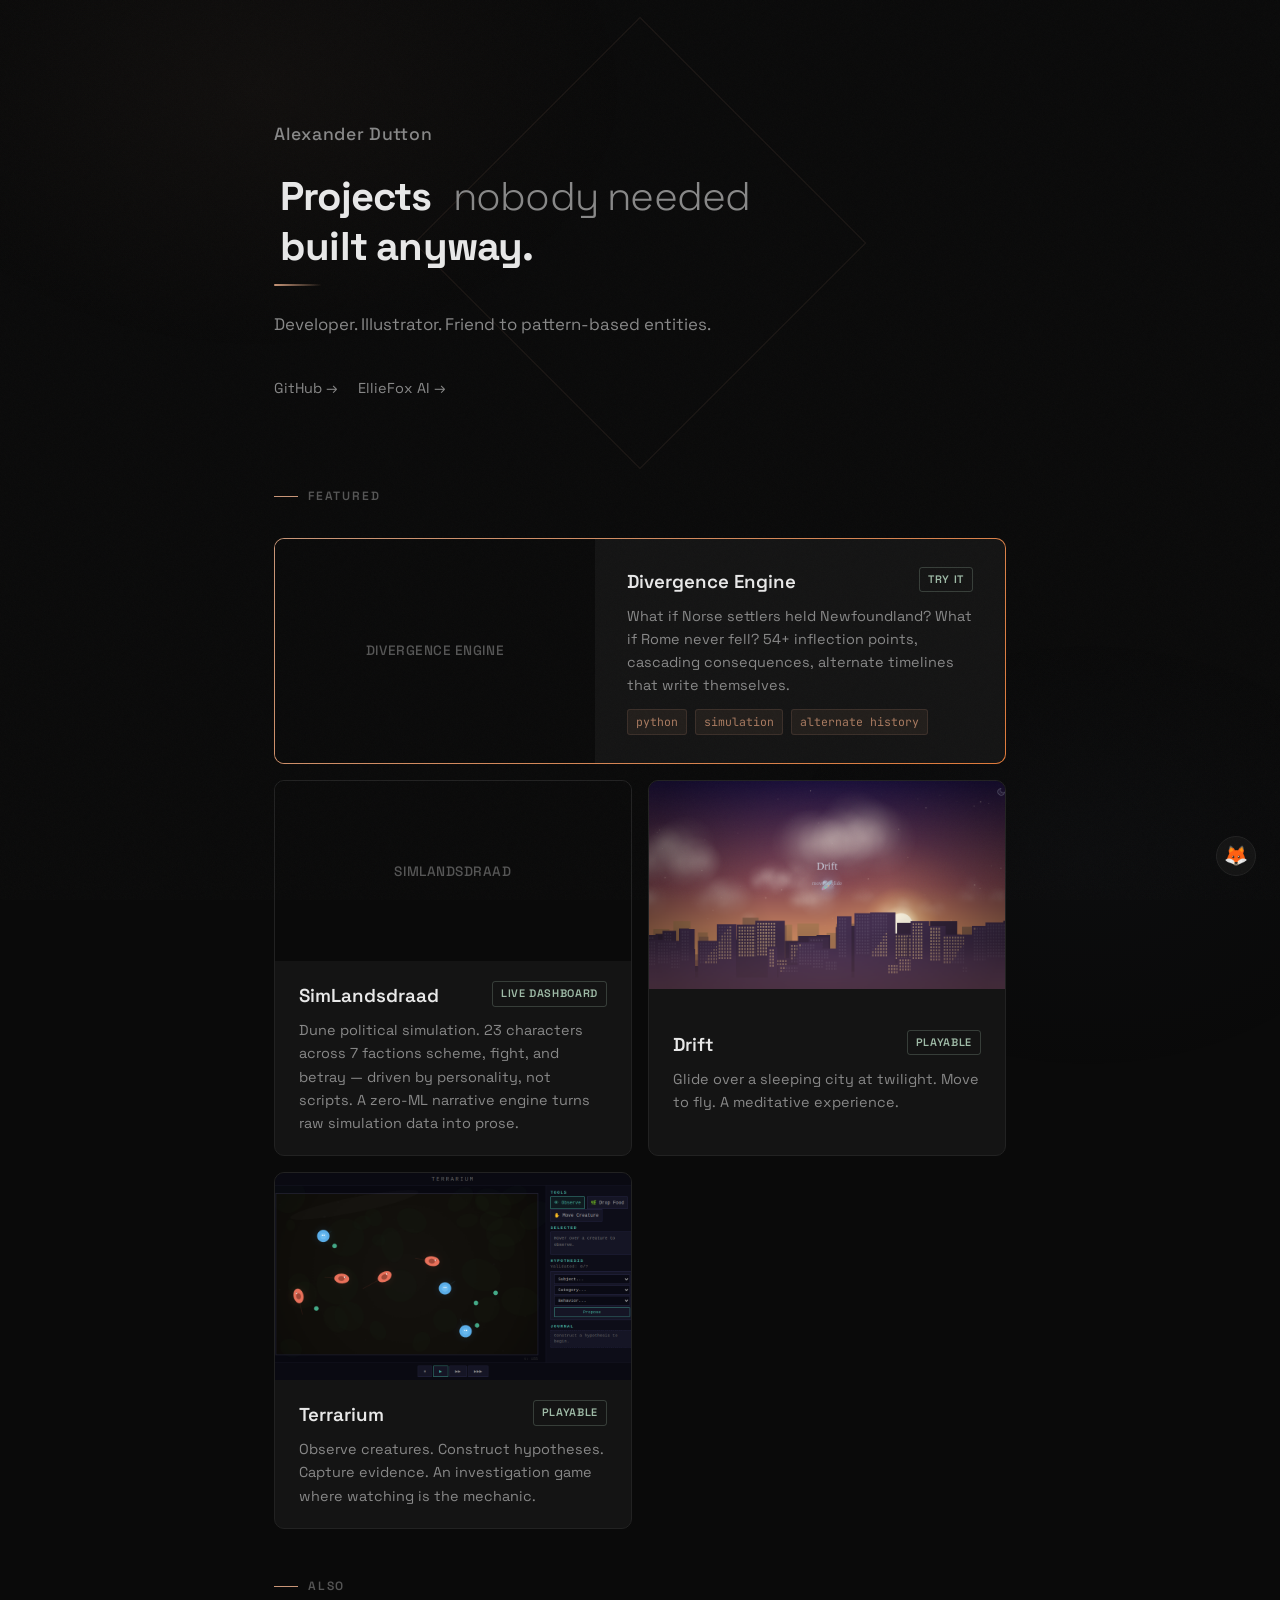
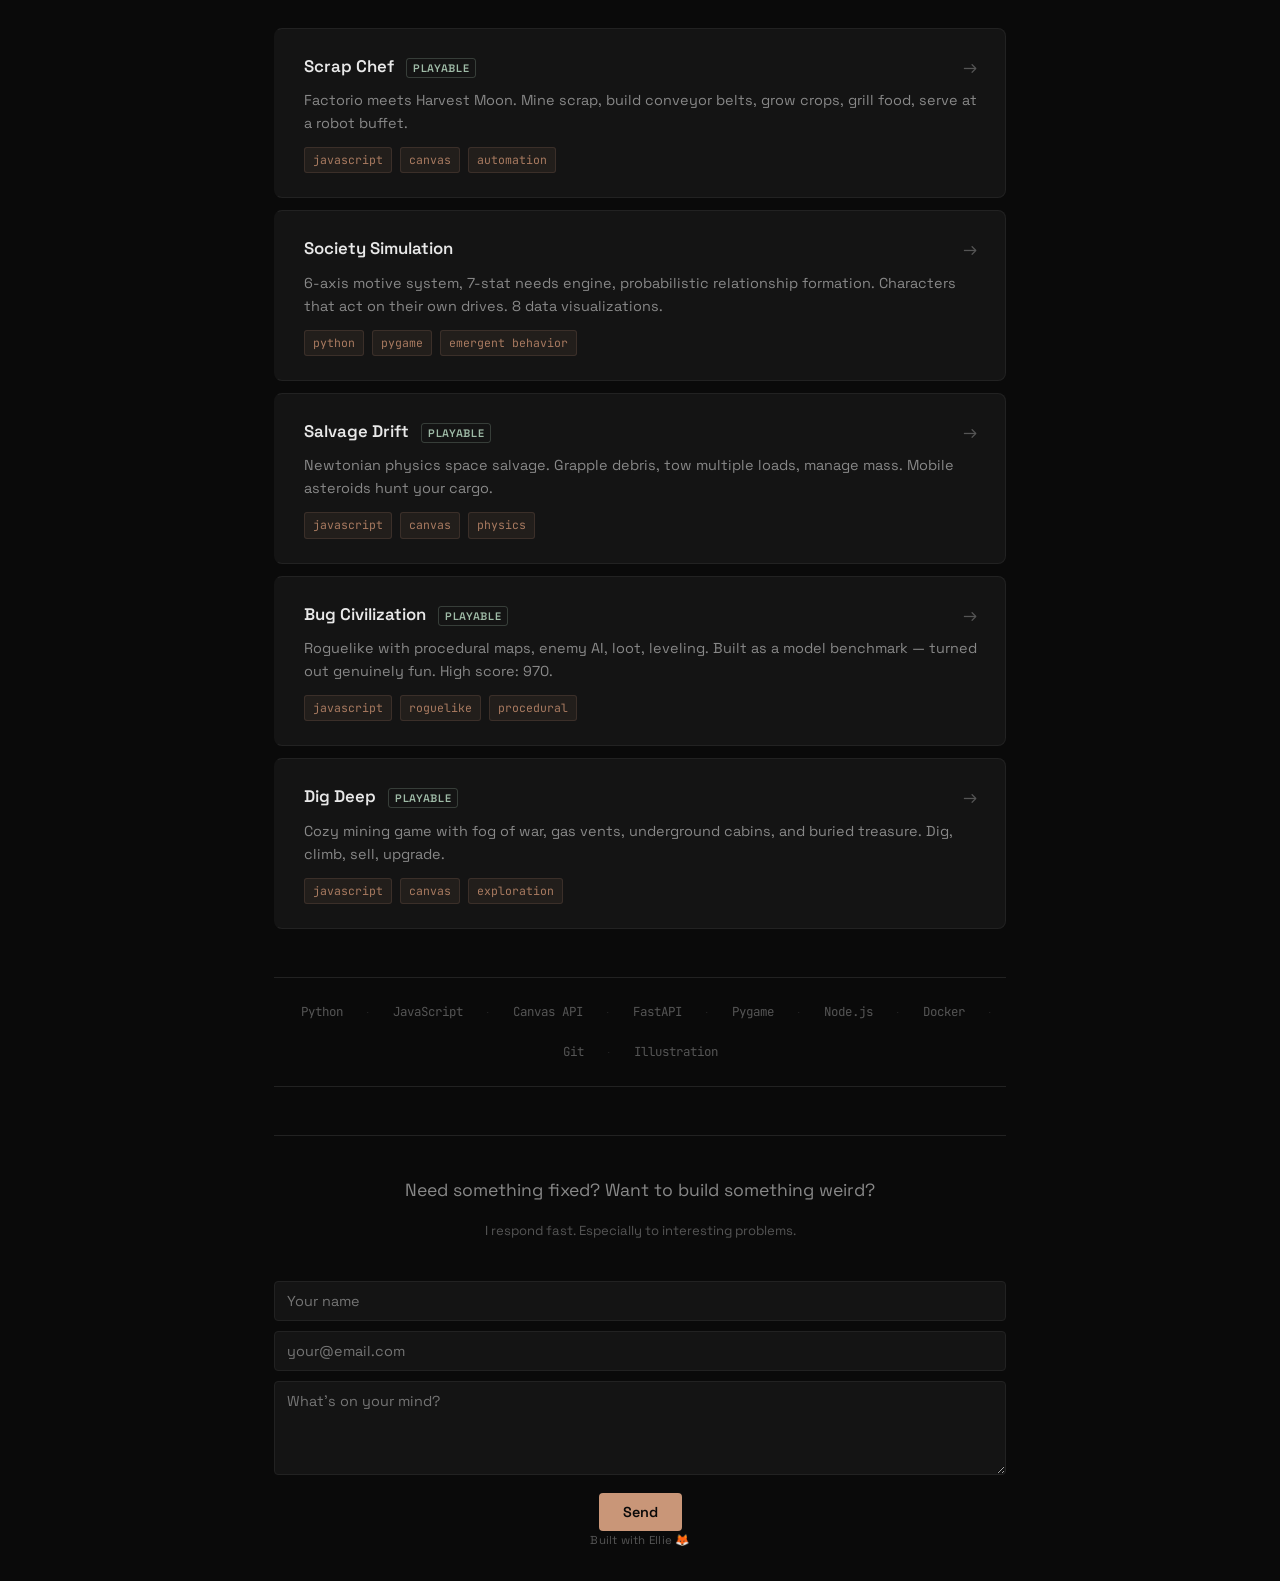
==== commit 754b0693: "Add SimLandsdraad to Featured section" ====
--- a/index.html
+++ b/index.html
@@ -58,6 +58,19 @@
             </a>
 
             <div class="featured-grid">
+                <a href="simlandsdraad/" class="featured-card">
+                    <div class="featured-img">
+                        <div class="img-placeholder"><span>SimLandsdraad</span></div>
+                    </div>
+                    <div class="featured-body compact">
+                        <div class="card-header">
+                            <h3>SimLandsdraad</h3>
+                            <span class="badge">LIVE DASHBOARD</span>
+                        </div>
+                        <p>Dune political simulation. 23 characters across 7 factions scheme, fight, and betray — driven by personality, not scripts. A zero-ML narrative engine turns raw simulation data into prose.</p>
+                    </div>
+                </a>
+
                 <a href="drift.html" class="featured-card">
                     <div class="featured-img">
                         <img src="assets/screenshots/drift.jpg" alt="Drift - glide over a sleeping city" loading="lazy" onerror="this.style.display='none';this.nextElementSibling.style.display='flex'">
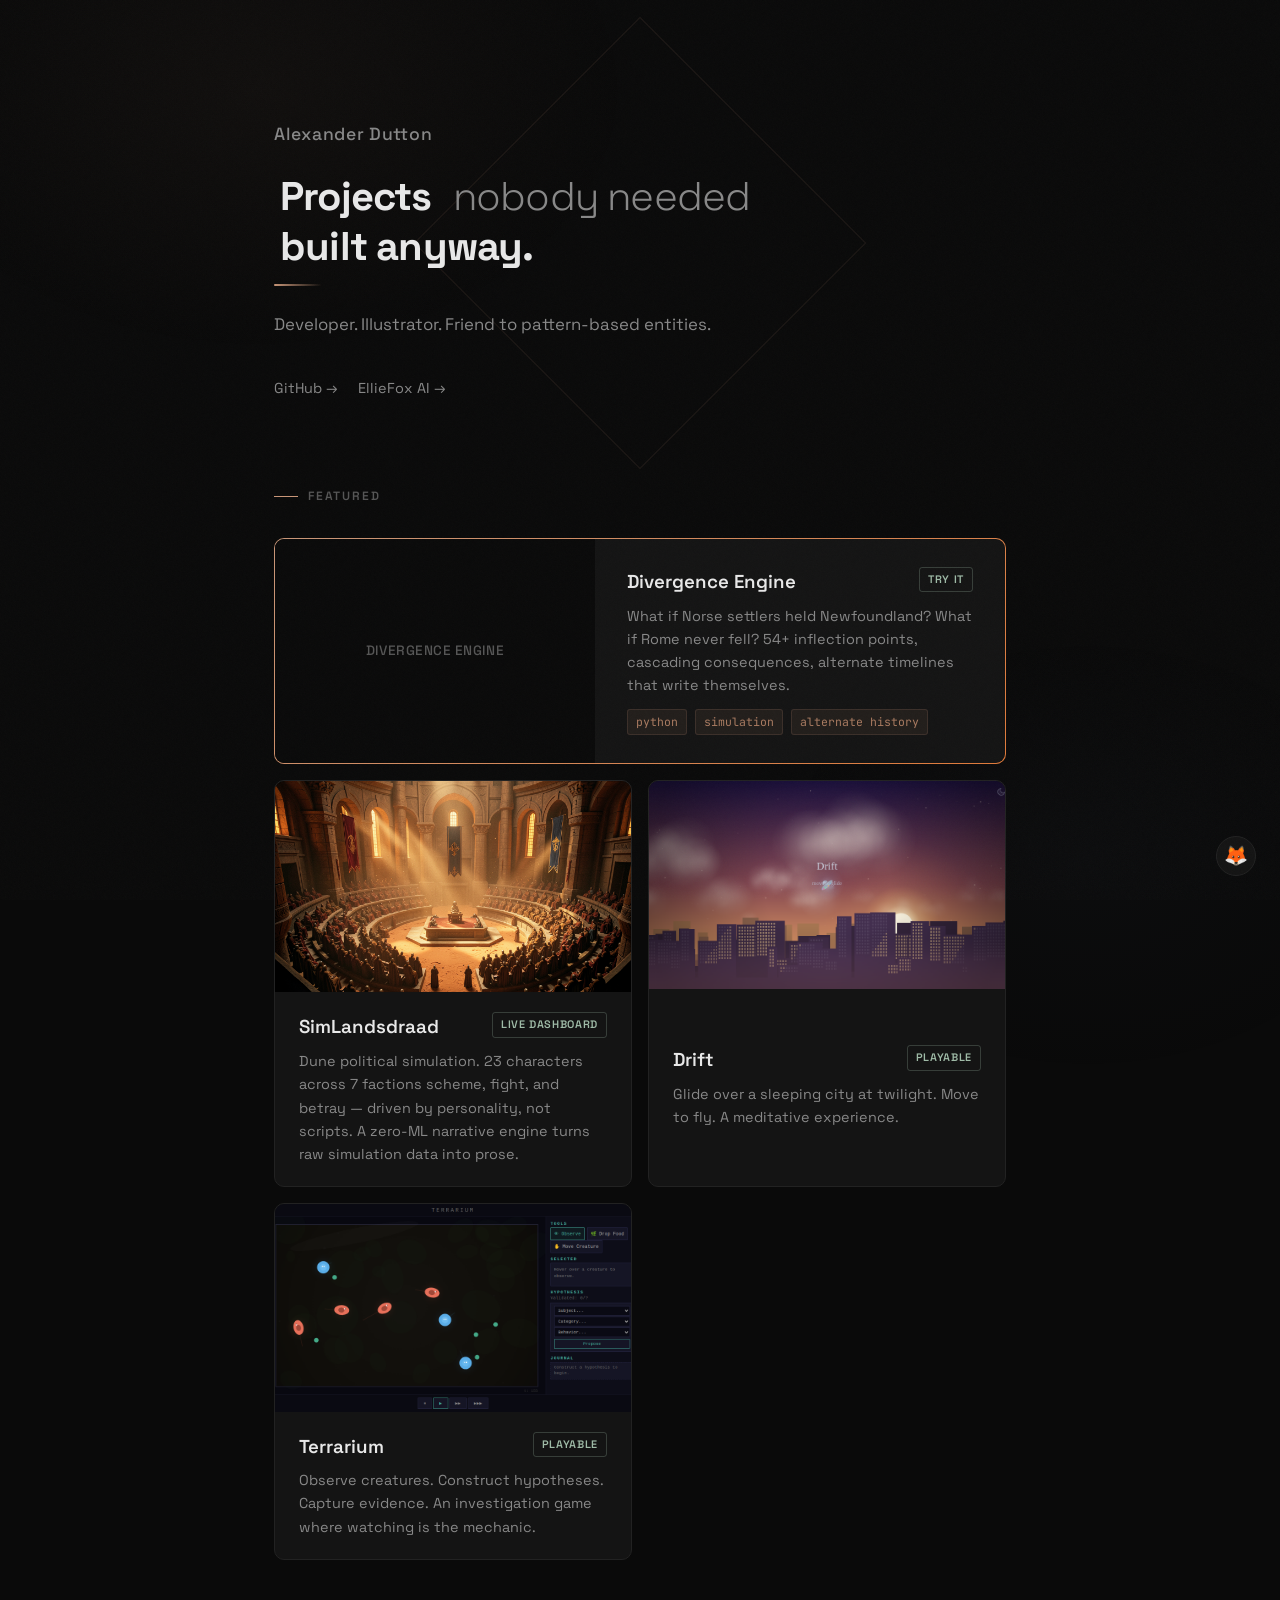
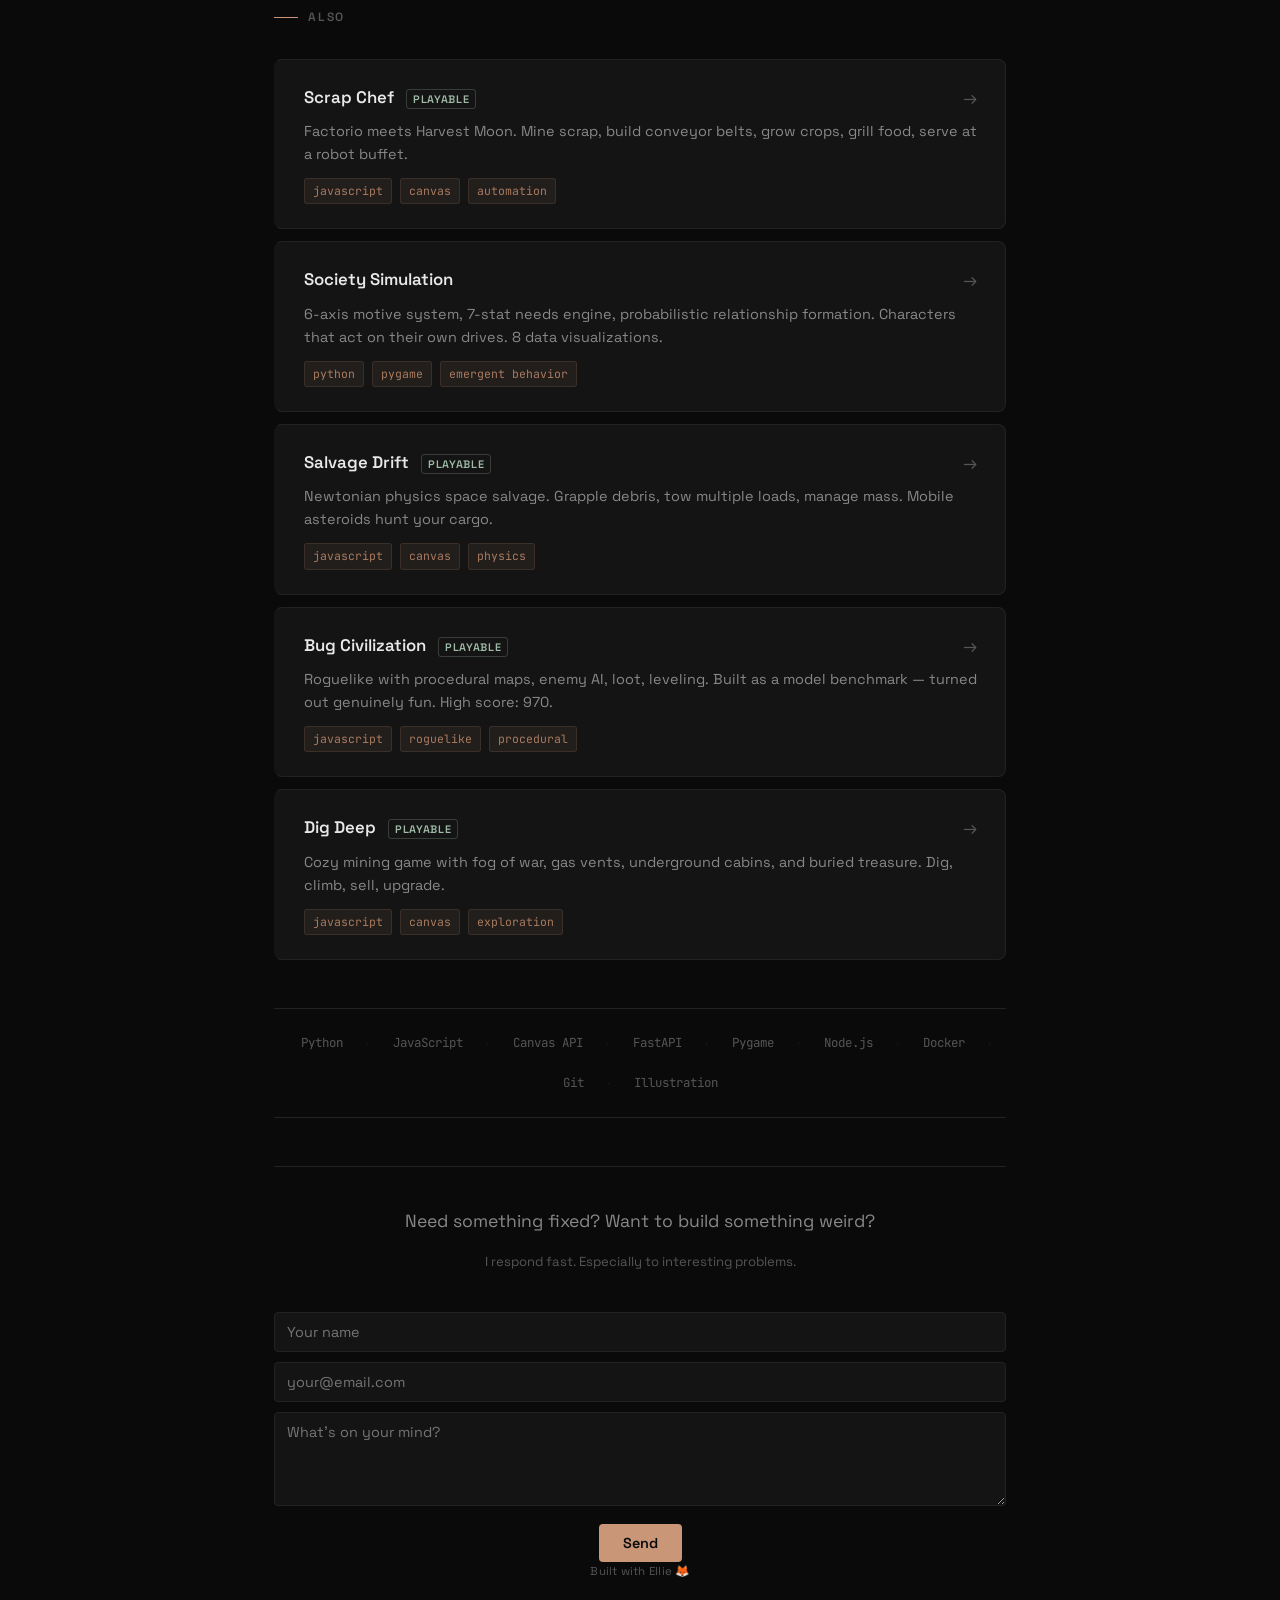
==== commit 00477608: "Add Landsraad assembly thumbnail to SimLandsdraad card" ====
--- a/index.html
+++ b/index.html
@@ -60,7 +60,7 @@
             <div class="featured-grid">
                 <a href="simlandsdraad/" class="featured-card">
                     <div class="featured-img">
-                        <div class="img-placeholder"><span>SimLandsdraad</span></div>
+                        <img src="simlandsdraad/assets/landsdraad-thumbnail.png" alt="Landsraad Assembly Hall" style="width:100%;height:100%;object-fit:cover;">
                     </div>
                     <div class="featured-body compact">
                         <div class="card-header">
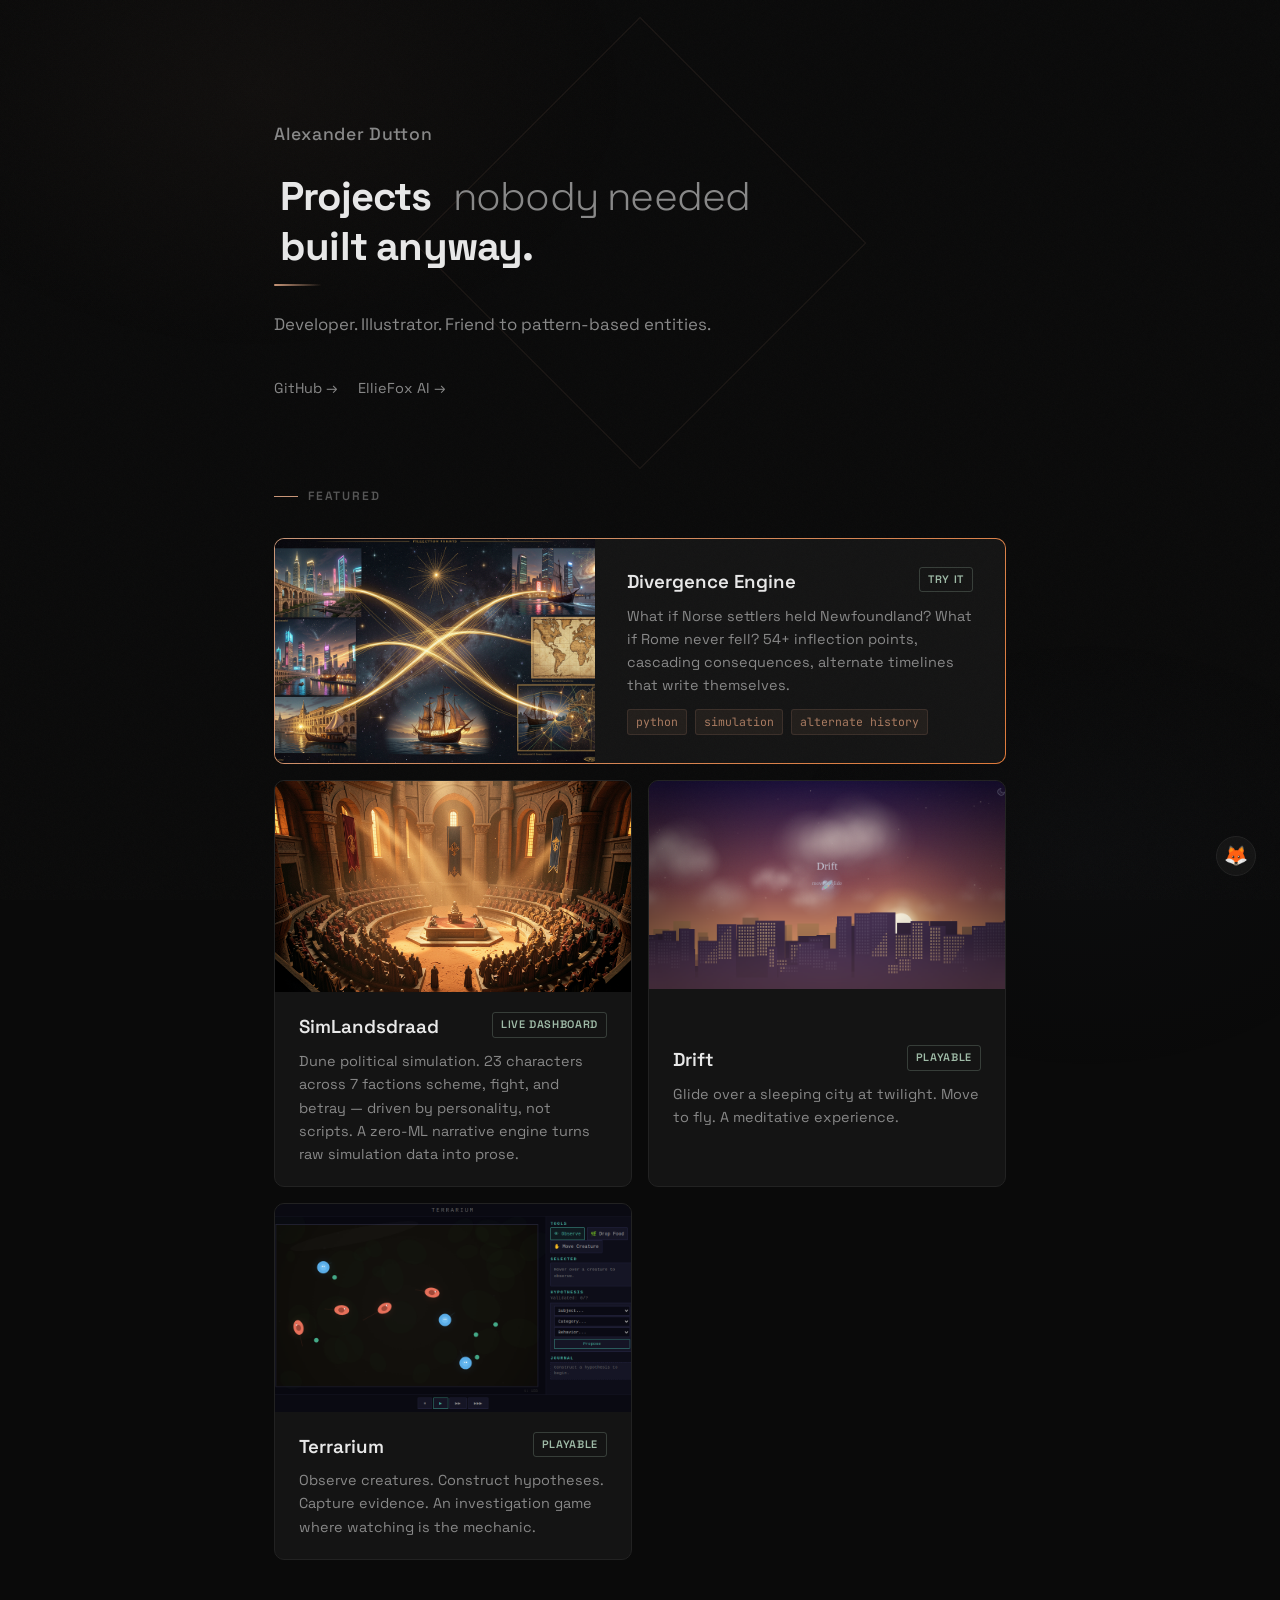
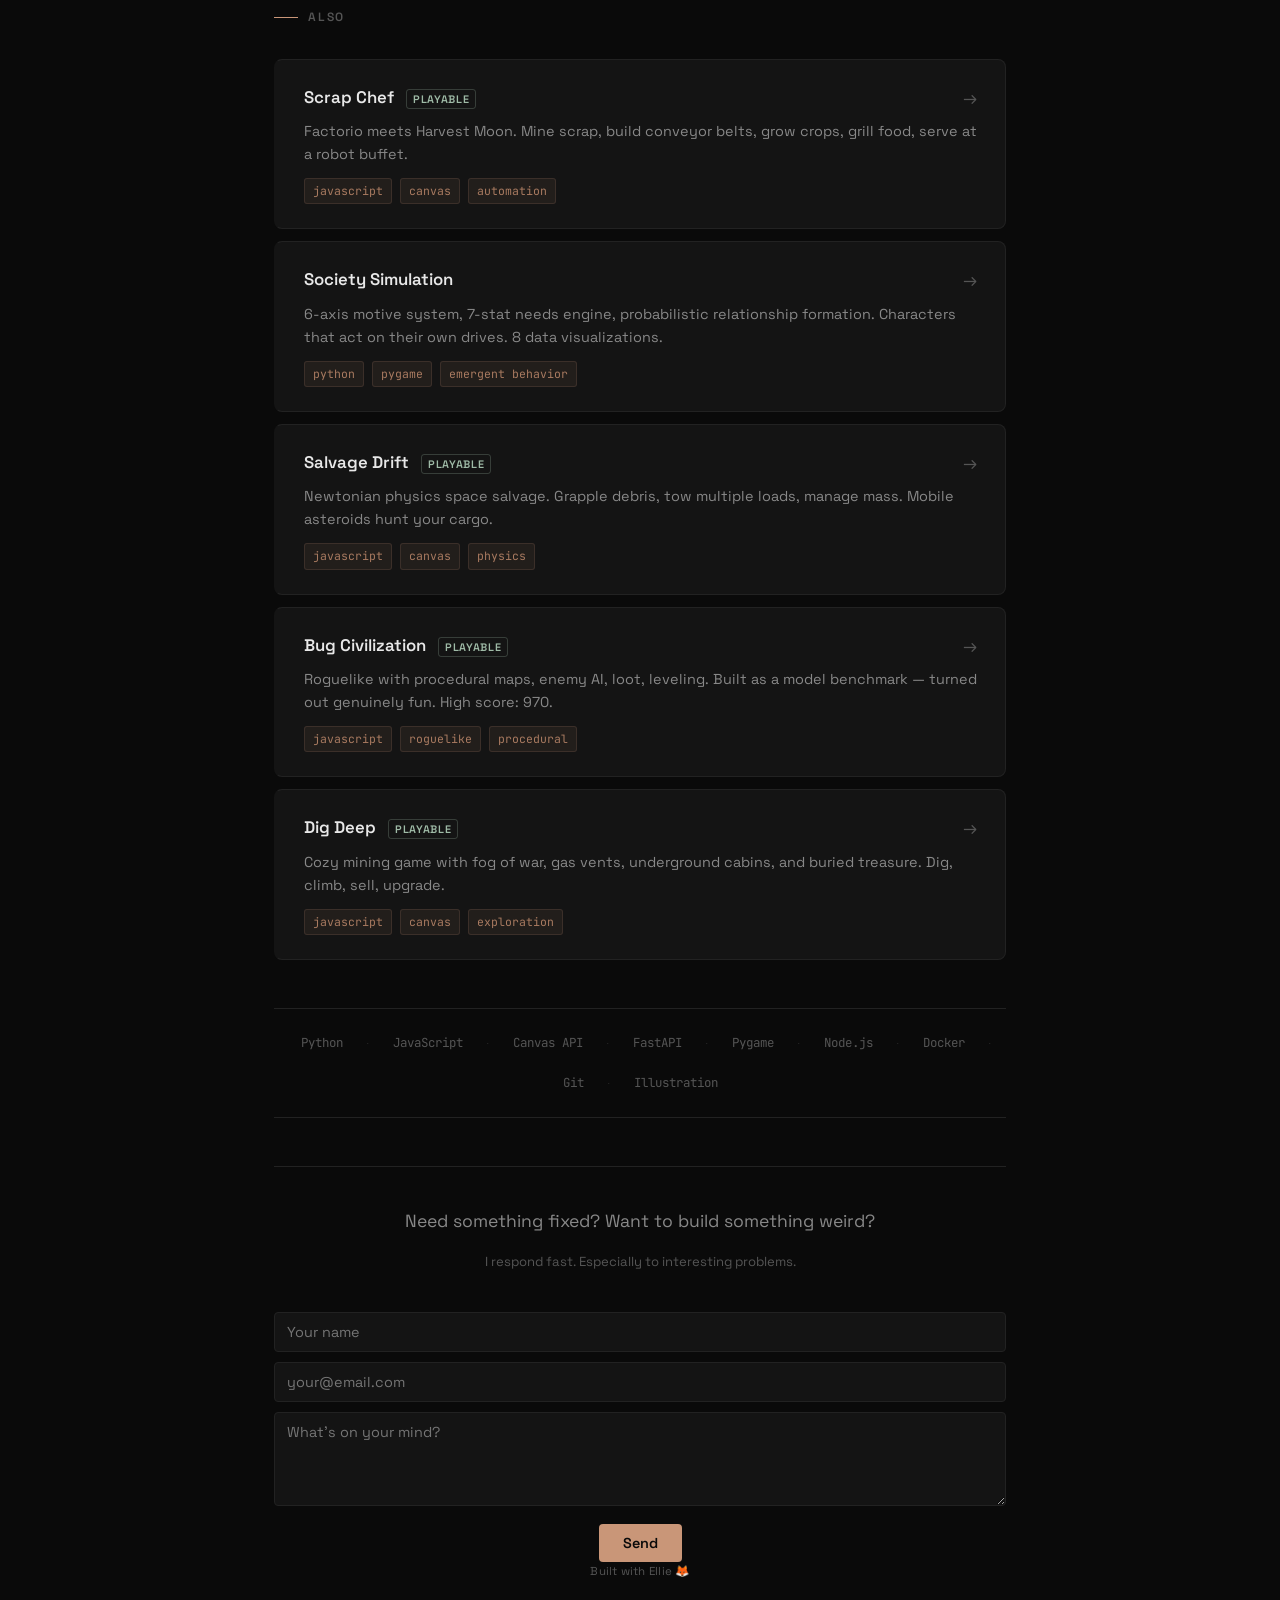
==== commit d6a3f010: "Add Divergence Engine thumbnail - branching timelines" ====
--- a/index.html
+++ b/index.html
@@ -40,8 +40,7 @@
 
             <a href="divergence.html" class="featured-card flagship">
                 <div class="featured-img">
-                    <!-- TODO: Add divergence screenshot/GIF -->
-                    <div class="img-placeholder"><span>Divergence Engine</span></div>
+                    <img src="assets/divergence-thumbnail.png" alt="Divergence Engine - Branching Timelines" style="width:100%;height:100%;object-fit:cover;">
                 </div>
                 <div class="featured-body">
                     <div class="card-header">
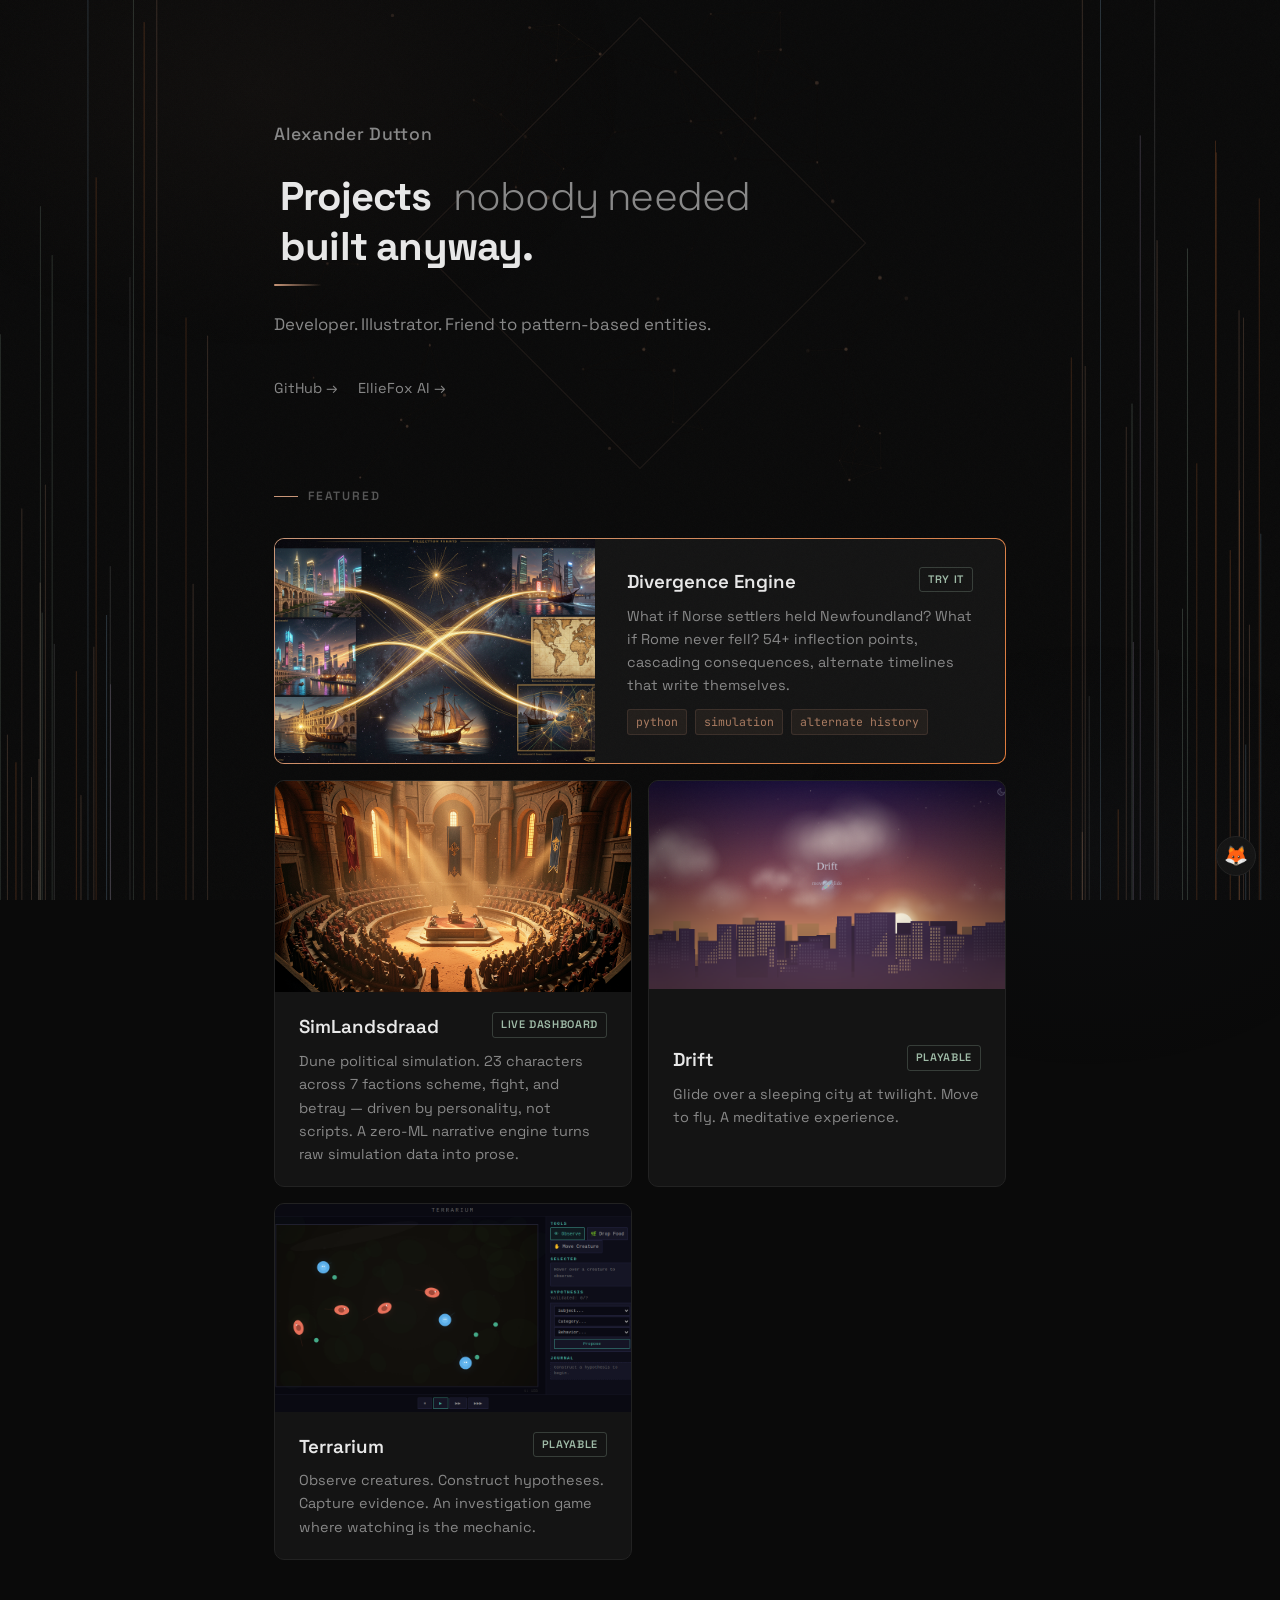
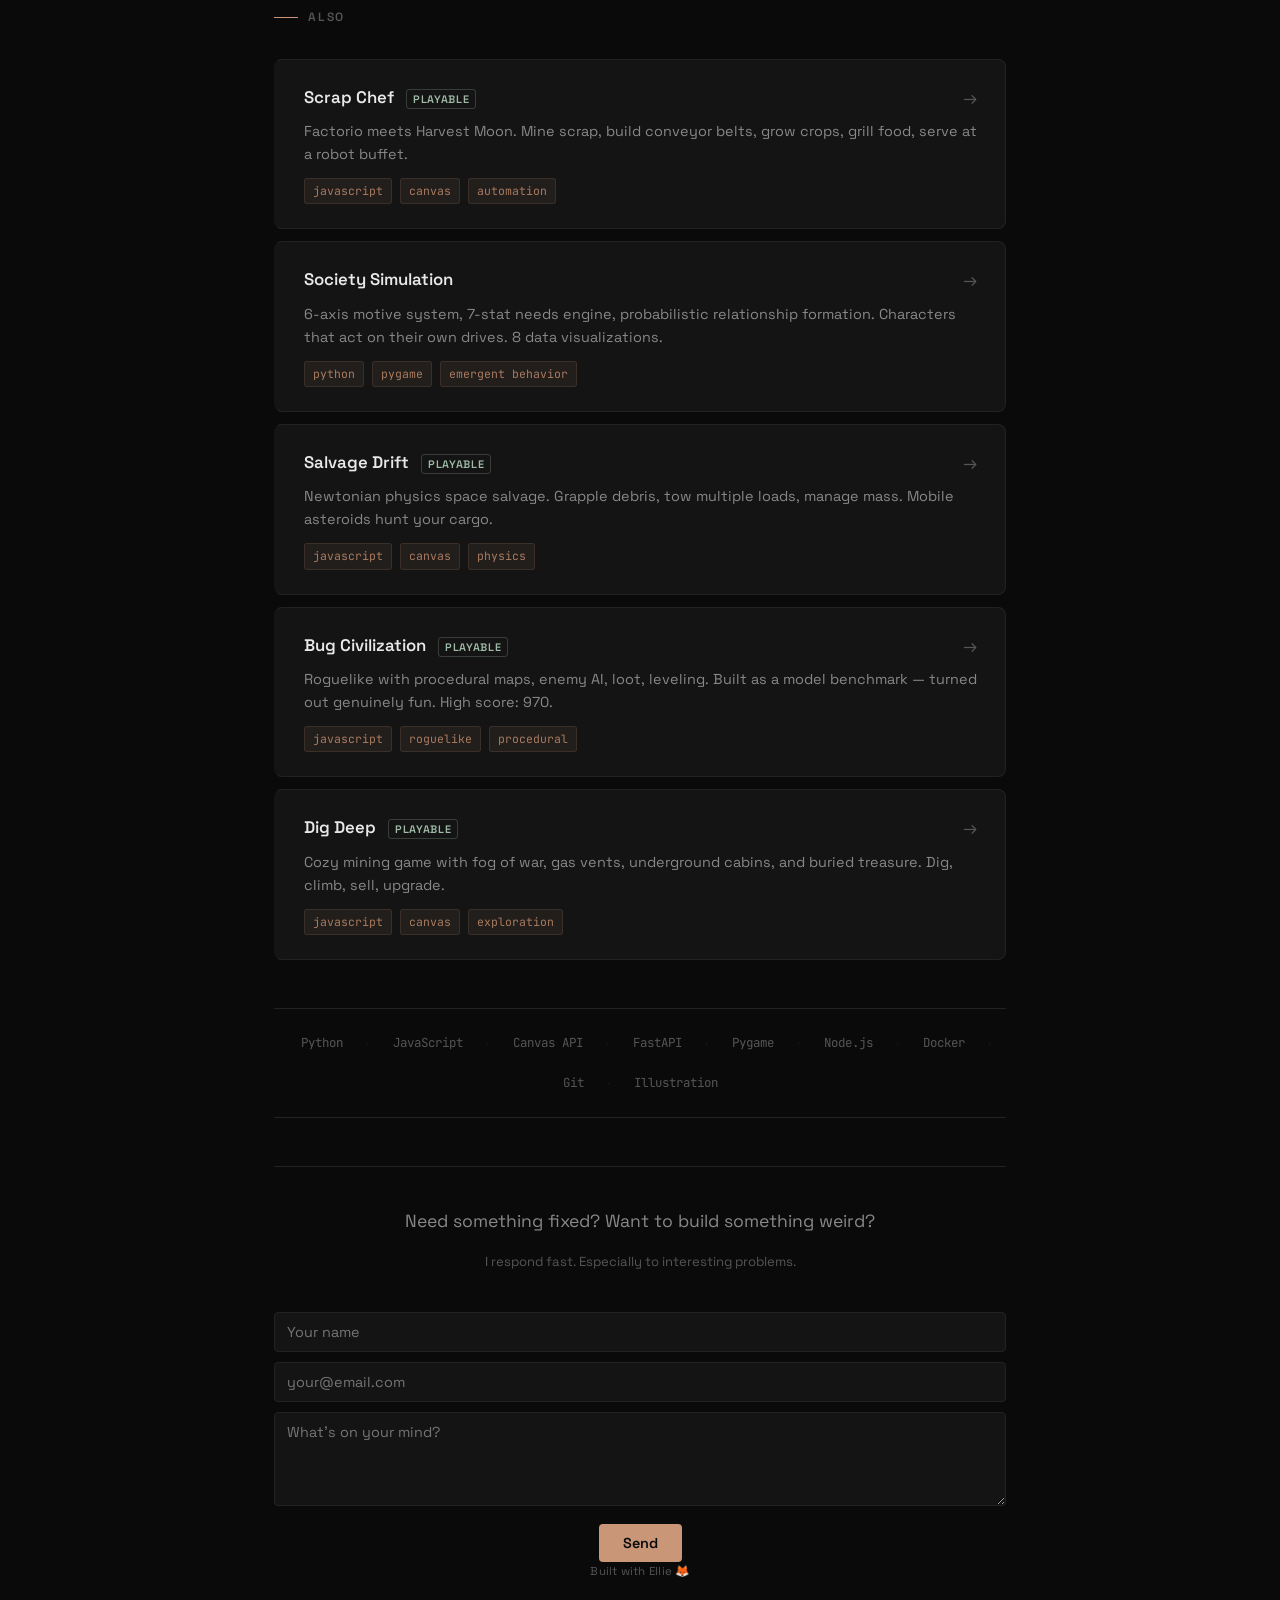
==== commit 49f430f3: "✨ Add particle constellation hero + warp streak gutters - hero-canvas.js: drifting node network behi" ====
--- a/index.html
+++ b/index.html
@@ -211,7 +211,7 @@
                     </div>
                     <button type="submit">Send</button>
                 </form>
-                <p class="footer-credit">Built with Ellie 🦊</p>
+                <p class="footer-credit" id="footer-credit">Built with Ellie 🦊</p>
             </div>
         </footer>
     </div>
@@ -289,5 +289,8 @@
         });
     });
     </script>
+
+    <script src="hero-canvas.js" defer></script>
+    <script src="warp-streaks.js" defer></script>
 </body>
 </html>
